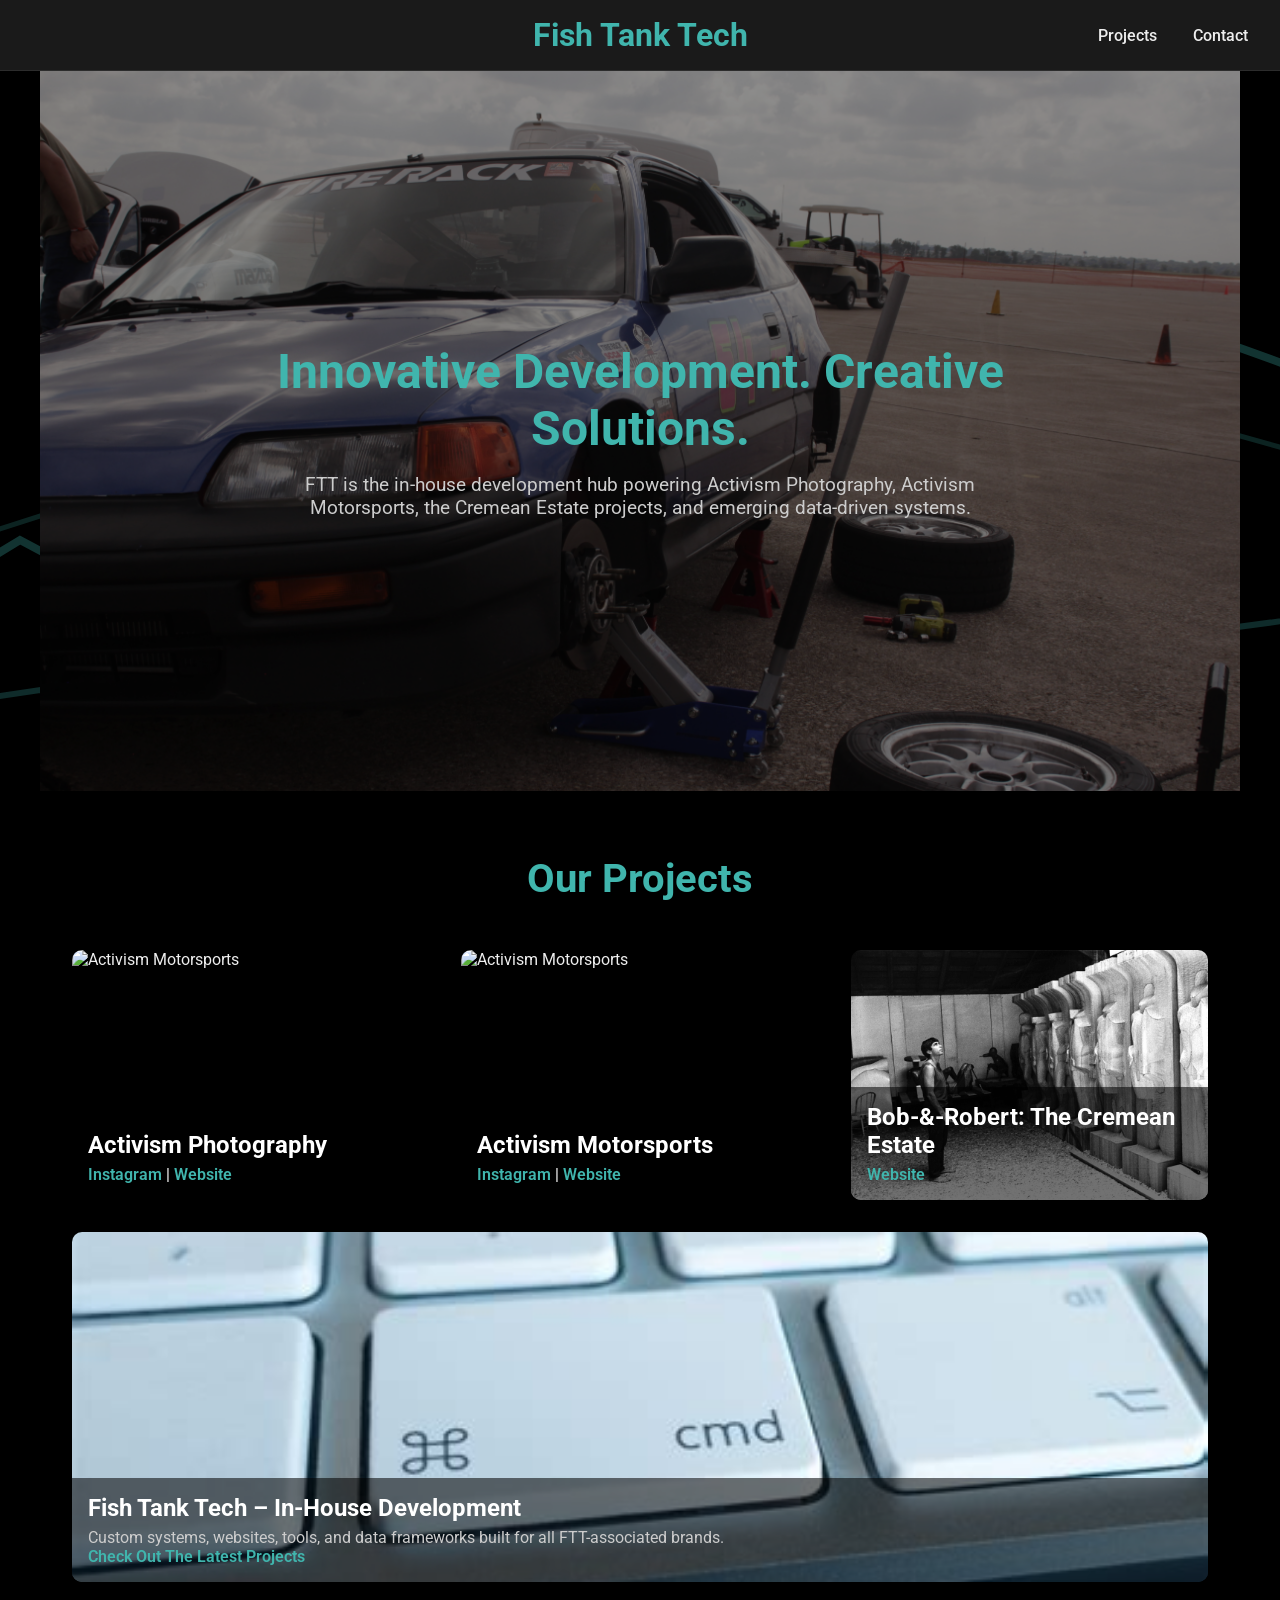
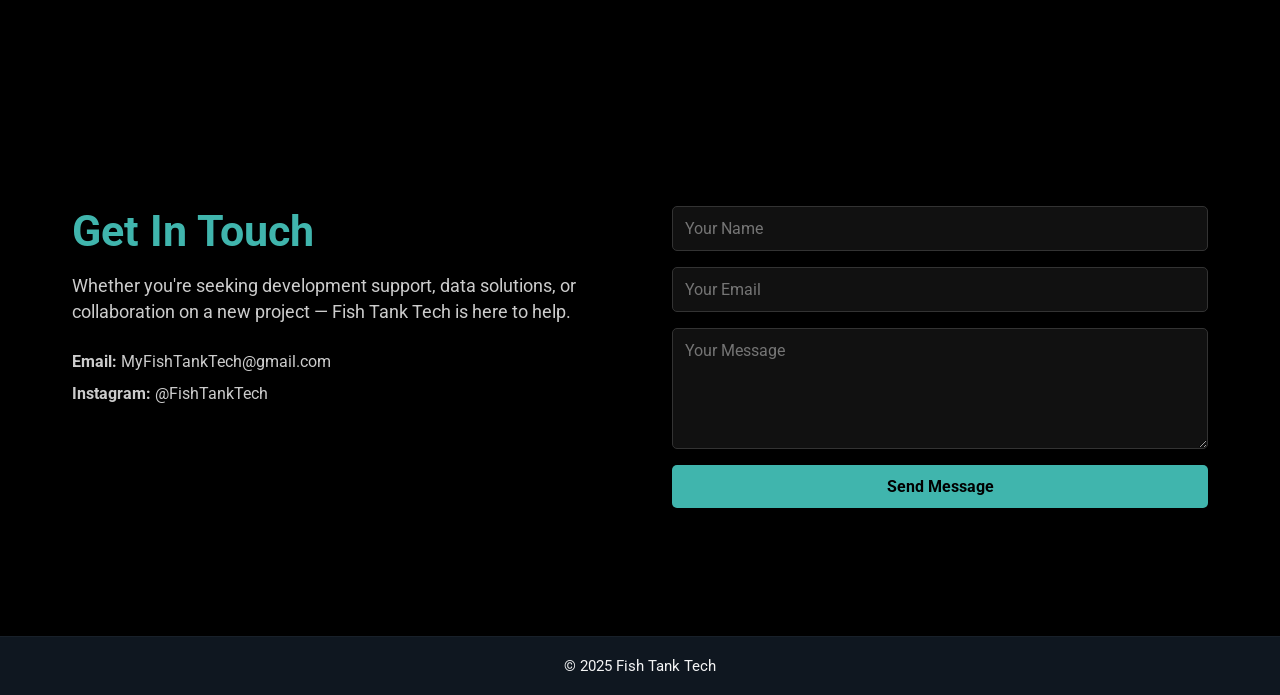
==== Index.html @ 405146ca "Heyy" ====
<!DOCTYPE html>
<html lang="en">
<head>
  <meta charset="UTF-8">
  <meta name="viewport" content="width=device-width, initial-scale=1.0">
  <title>Fish Tank Tech (FTT)</title>
  <link href="https://fonts.googleapis.com/css2?family=Roboto:wght@400;700&display=swap" rel="stylesheet">
  <link href="css/header.css" rel="stylesheet">
  <link href="css/footer.css" rel="stylesheet">
  <style>

    /* === DARK MODE OVERRIDE FOR FTT SITE === */

/* Base */
body {
  background: #000 !important;
  color: #eee !important;
}

/* Headers */
h1, h2, h3, h4 {
  color: #40B5AD	 !important;
}

/* Section text */
section p, section li {
  color: #ccc !important;
}

/* Project cards */
.project-card .overlay {
  background: rgba(0,0,0,0.55) !important;
}
.project-card .overlay:hover {
  background: rgba(0,0,0,0.8) !important;
}
.project-card .overlay h3 {
  color: #fff !important;
}
.project-card .overlay p {
  color: #ccc !important;
}

/* Links inside overlays */
.project-card .overlay a {
  color: #40B5AD	 !important;
}
.project-card .overlay a:hover {
  color: #40B5AD	 !important;
}

/* Contact section */
.contact-section {
  color: #fff !important;
}
.contact-details p {
  color: #ddd !important;
}
.contact-info p {
  color: #ccc !important;
}

.contact-form input,
.contact-form textarea {
  background: #111 !important;
  border: 1px solid #333 !important;
  color: #eee !important;
}

.contact-form button {
  background: #40B5AD	 !important;
  color: #000 !important;
}
.contact-form button:hover {
  background: #40B5AD	 !important;
}

.project-card .overlay a {
  color: #40B5AD	;         /* Main purple link color */
  text-decoration: none;
  font-weight: 600;
}

.project-card .overlay a:hover {
  color: #40B5AD	;         /* Purple hover */
  text-decoration: underline;
}

    body::before {
  content: "";
  position: fixed;
  top: 0;
  left: 0;
  width: 100%;
  height: 100%;
  background-image: url('Mats/vector-bg.svg');
  color: #40B5AD	;
  background-size: cover;
  background-position: center;
  background-repeat: no-repeat;
  opacity: 0.75;      /* Adjust for subtlety */
  z-index: -1;        /* Behind the entire site */
  pointer-events: none;
}

    /* CONTACT — FULL WIDTH, PREMIUM STYLE */
.contact-section {
  position: relative;
  padding: 6rem 2rem;
  background: url('Mats/25SOLONats-5840.JPG') center/cover no-repeat;
  color: #fff;
}

 /* Contact overlay stacking (keeps overlay behind contact content) */
 .contact-overlay {
  position: absolute;
  top: 0; left: 0; right: 0; bottom: 0;
  background: rgba(0,0,0,0.55);
  z-index: 1;
 }


.contact-container {
  position: relative;
  z-index: 2;
  max-width: 1200px;
  margin: auto;
  display: flex;
  gap: 4rem;
  flex-wrap: wrap;
}

.contact-info {
  flex: 1;
  min-width: 300px;
}

.contact-info h2 {
  font-size: 2.7rem;
  margin-bottom: 1rem;
  font-weight: 700;
}

.contact-info p {
  font-size: 1.1rem;
  margin-bottom: 1.5rem;
  line-height: 1.5;
}

.contact-details p {
  font-size: 1rem;
  margin-bottom: 0.5rem;
}

.contact-form {
  flex: 1;
  min-width: 300px;
  display: flex;
  flex-direction: column;
  gap: 1rem;
}

.contact-form input,
.contact-form textarea {
  padding: 0.9rem;
  border-radius: 5px;
  border: none;
  font-size: 1rem;
}

.contact-form button {
  padding: 0.9rem;
  font-size: 1.1rem;
  background: #ffa500;
  border: none;
  color: #111;
  font-weight: 700;
  border-radius: 5px;
  cursor: pointer;
  transition: 0.3s;
}

#contact {
  margin-top: 4rem;   /* Increase this number for more space */
  margin-bottom: 2rem; /* Add space between contact area and footer */
}
.contact-form button:hover {
  background: #ff8800;
}

/* MOBILE */
@media(max-width:768px){
  .contact-container {
    flex-direction: column;
  }
  .contact-info h2 {
    font-size: 2rem;
  }
}
    * { box-sizing: border-box; margin: 0; padding: 0; font-family: 'Roboto', sans-serif; }
    body { background: #000; color: #eee; }
    a { text-decoration: none; color: inherit; }


/* FOOTER: ensure it renders above any overlays */
/* footer styles moved to css/footer.css */
/* header styles moved to css/header.css */

    /* HERO */
    .hero {
      height: 80vh;
      background: url(Mats/25SOLONats-5864.JPG) center/cover no-repeat;
      position: relative;
      display: flex;
      justify-content: center;
      align-items: center;
      padding: 0 1rem;
      text-align: center;
      color: #fff;
    }
    .hero::after {
      content: "";
      position: absolute;
      top:0; left:0; right:0; bottom:0;
      background: rgba(0,0,0,0.45);
    }

    /* VECTOR OVERLAY */
    .vector-overlay {
      position: absolute;
      top: 0; left: 0; right: 0; bottom: 0;
      background-image: url('https://www.transparenttextures.com/patterns/asfalt-light.png');
      opacity: 0.25;
      z-index: 1;
    }

    .hero-content {
      position: relative;
      z-index: 2;
      max-width: 800px;
    }
    .hero h2 { font-size: 3rem; margin-bottom: 1rem; font-weight: 700; }
    .hero p { font-size: 1.2rem; max-width: 700px; margin: auto; }

    section {
      max-width: 1200px;
      margin: 0 auto;
      padding: 4rem 2rem;
    }
    .section-title {
      text-align: center;
      margin-bottom: 3rem;
      font-size: 2.5rem;
      font-weight: 700;
    }

    /* PROJECT GRID */
    .projects {
      display: grid;
      grid-template-columns: repeat(auto-fit, minmax(300px, 1fr));
      gap: 2rem;
    }
    .project-card {
      position: relative;
      overflow: hidden;
      cursor: pointer;
      border-radius: 10px;
      box-shadow: 0 5px 15px rgba(0,0,0,0.1);
      transition: transform 0.3s;
    }
    .project-card:hover { transform: scale(1.02); }
    .project-card img {
      width: 100%;
      height: 250px;
      object-fit: cover;
      display: block;
    }
    .project-card .overlay {
      position: absolute;
      bottom: 0;
      left: 0;
      right: 0;
      background: rgba(0,0,0,0.6);
      color: #fff;
      padding: 1rem;
    }
    .project-card:hover .overlay { background: rgba(0,0,0,0.8); }
    .project-card .overlay h3 { font-size: 1.5rem; margin-bottom: 0.4rem; }
    .project-card .overlay a { color: #40B5AD	; font-weight: 600; }
    .project-card .overlay a:hover { color: #40B5AD	; text-decoration: underline; }
    /* SPECIAL: CENTERED FTT CARD */
    .ftt-card {
      grid-column: 1 / -1;       /* full width */
      height: 350px;
    }
    .ftt-card img { height: 350px; }

    /* CONTACT */
    .contact-form {
      max-width: 600px;
      margin: auto;
      display: flex;
      flex-direction: column;
      gap: 1rem;
    }
    .contact-form input, .contact-form textarea {
      padding: 0.75rem;
      border: 1px solid #ccc;
      border-radius: 5px;
      font-size: 1rem;
    }
    .contact-form button {
      padding: 0.75rem;
      font-size: 1rem;
      border: none;
      background: #40B5AD	;
      color: #000;
      cursor: pointer;
      border-radius: 5px;
      transition: background 0.3s;
    }
    .contact-form button:hover { background: #40B5AD	; }

    @media(max-width:768px){
      .hero h2 { font-size: 2.2rem; }
      .hero p { font-size: 1rem; }
    }

  </style>
</head>

<body>

  <header>
    <h1>Fish Tank Tech</h1>
    <nav>
      <a href="#projects">Projects</a>
      <a href="#contact">Contact</a>
    </nav>
  </header>

  <section class="hero">
    <div class="vector-overlay"></div>
    <div class="hero-content">
      <h2>Innovative Development. Creative Solutions.</h2>
      <p>FTT is the in-house development hub powering Activism Photography, Activism Motorsports, the Cremean Estate projects, and emerging data-driven systems.</p>
    </div>
  </section>

  <section id="projects">
    <h2 class="section-title">Our Projects</h2>

    <div class="projects">

      <div class="project-card">
        <img src="mats/IMG_1797.JPG" alt="Activism Motorsports">
        <div class="overlay">
          <h3>Activism Photography</h3>
          <a href="#" target="_blank">Instagram</a> | 
          <a href="#">Website</a>
        </div>
      </div>

      <div class="project-card">
        <img src="mats/25SOLONats-5814.JPG" alt="Activism Motorsports">
        <div class="overlay">
          <h3>Activism Motorsports</h3>
          <a href="#" target="_blank">Instagram</a> | 
          <a href="#">Website</a>
        </div>
      </div>

      <div class="project-card">
        <img src="Mats/52664232462_8cbcf65c10_b.jpg" alt="BoB – Cremean Estate">
        <div class="overlay">
          <h3>Bob-&-Robert: The Cremean Estate</h3>
          <a href="#" target="_blank">Website</a>
        </div>
      </div>

      <!-- CENTERED — FULL WIDTH MAIN PROJECT -->
      <div class="project-card ftt-card">
        <img src="Mats/proxy-image.jpeg" alt="Fish Tank Tech">
        <div class="overlay">
          <h3>Fish Tank Tech – In-House Development</h3>
          <p>Custom systems, websites, tools, and data frameworks built for all FTT-associated brands.</p>
          <a href="fttprojects.html">Check Out The Latest Projects</a>
        </div>
      </div>

    </div>
  </section>
  <section id="contact" class="contact-section">
  <div class="contact-overlay"></div>
  
  <div class="contact-container">
    <div class="contact-info">
      <h2>Get In Touch</h2>
      <p>
        Whether you're seeking development support, data solutions, or 
        collaboration on a new project — Fish Tank Tech is here to help.
      </p>

      <div class="contact-details">
        <p><strong>Email:</strong> MyFishTankTech@gmail.com</p>
        <p><strong>Instagram:</strong> @FishTankTech</p>
      </div>
    </div>

    <form class="contact-form">
      <input type="text" name="name" placeholder="Your Name" required>
      <input type="email" name="email" placeholder="Your Email" required>
      <textarea name="message" rows="5" placeholder="Your Message" required></textarea>
      <button type="button" onclick="alert('Backend email handler not yet configured.')">Send Message</button>
    </form>
  </div>
</section>  <!-- closes #contact section properly -->

<footer>
  <div class="footer-container">
    <p class="footer-copy">&copy; 2025 Fish Tank Tech</p>
  </div>
</footer>

</body>
</html>
---- css/header.css ----
/* HEADER: slightly lighter grey than background */
header {
  display: flex;
  justify-content: center;
  align-items: center;
  padding: 1rem 2rem;
  background: #1a1a1a; /* slightly lighter than #000 background */
  position: sticky;
  top: 0;
  z-index: 1000;
  border-bottom: 1px solid rgba(255,255,255,0.08);
}

header h1 {
  font-size: 2rem;
  font-weight: 700;
  text-align: center;
  width: 100%;
}

nav { position: absolute; right: 2rem; }

nav a { 
  margin-left: 2rem; 
  font-weight: 500; 
  transition: color 0.3s; 
}

nav a:hover { color: #40B5AD	; }

@media(max-width:768px){
  nav { position: static; margin-top: 0.5rem; }
  nav a { margin-left: 1rem; }
}
---- css/footer.css ----
/* FOOTER: professional, taller layout */
footer {
  background: #0f1720; /* deep neutral */
  color: #fff;
  padding: 1.25rem 0; /* taller spacing */
  position: relative;
  z-index: 5;
  margin-top: 1.5rem; /* breathing room between contact box and footer */
  border-top: 1px solid rgba(255,255,255,0.04);
}

.footer-container {
  max-width: 1200px;
  margin: 0 auto;
  padding: 0 1.5rem;
  display: flex;
  justify-content: center;
  align-items: center;
}

.footer-copy { font-size: 0.95rem; opacity: 0.95; margin: 0; }

@media(max-width:600px){
  .footer-container { padding: 0 1rem; }
  .footer-copy { font-size: 0.9rem; }
}
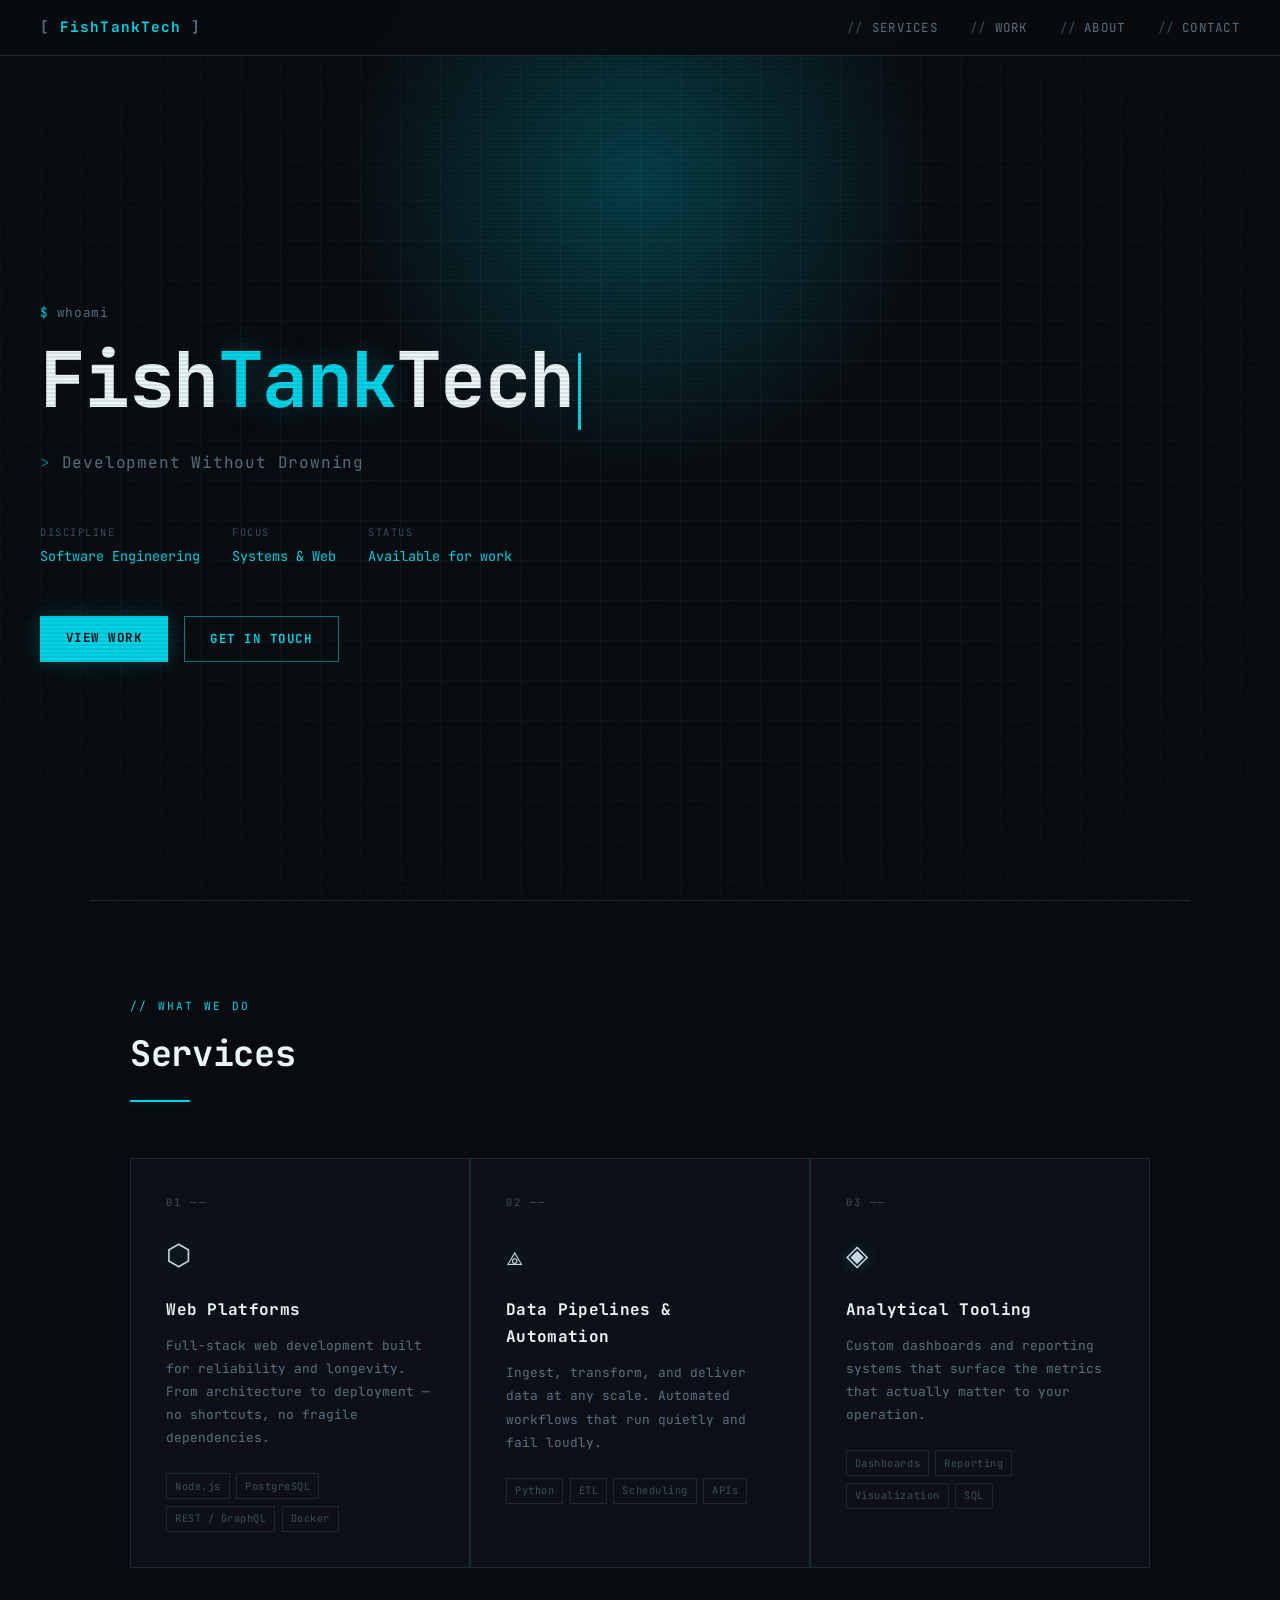
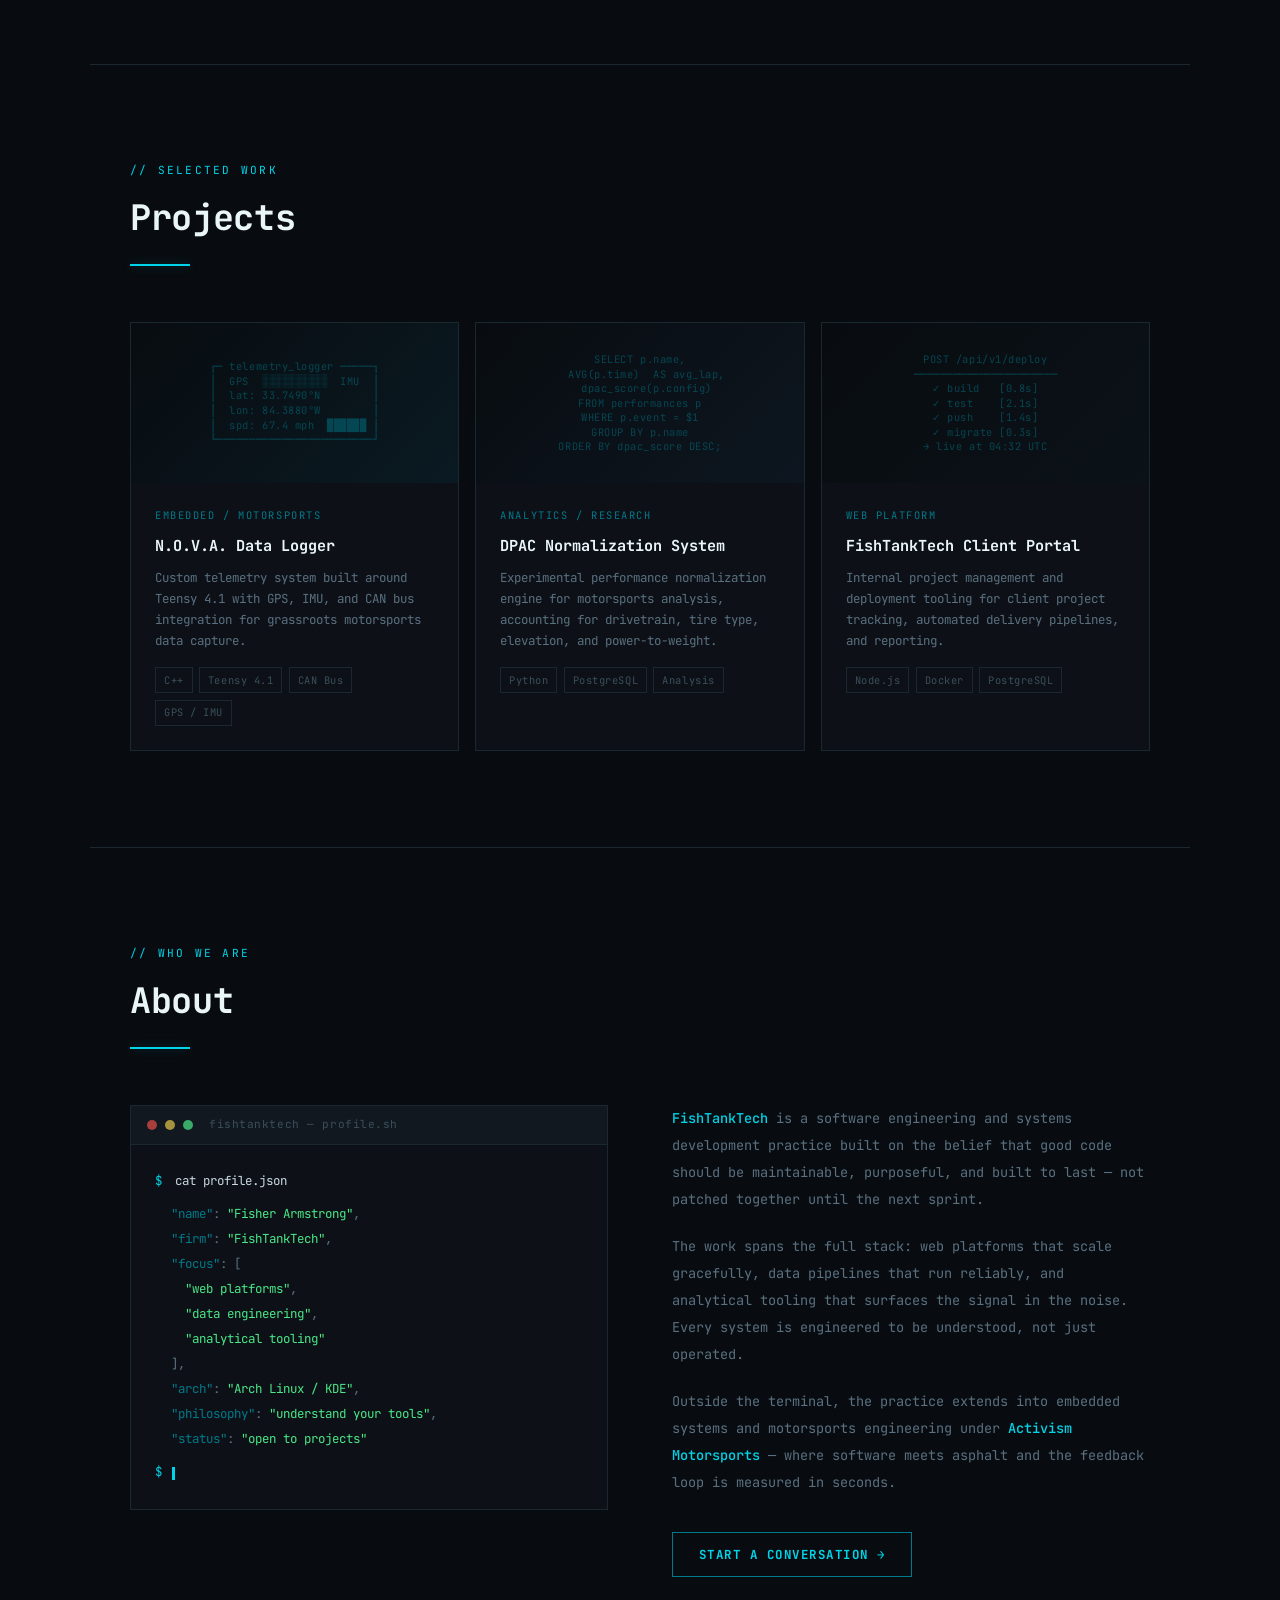
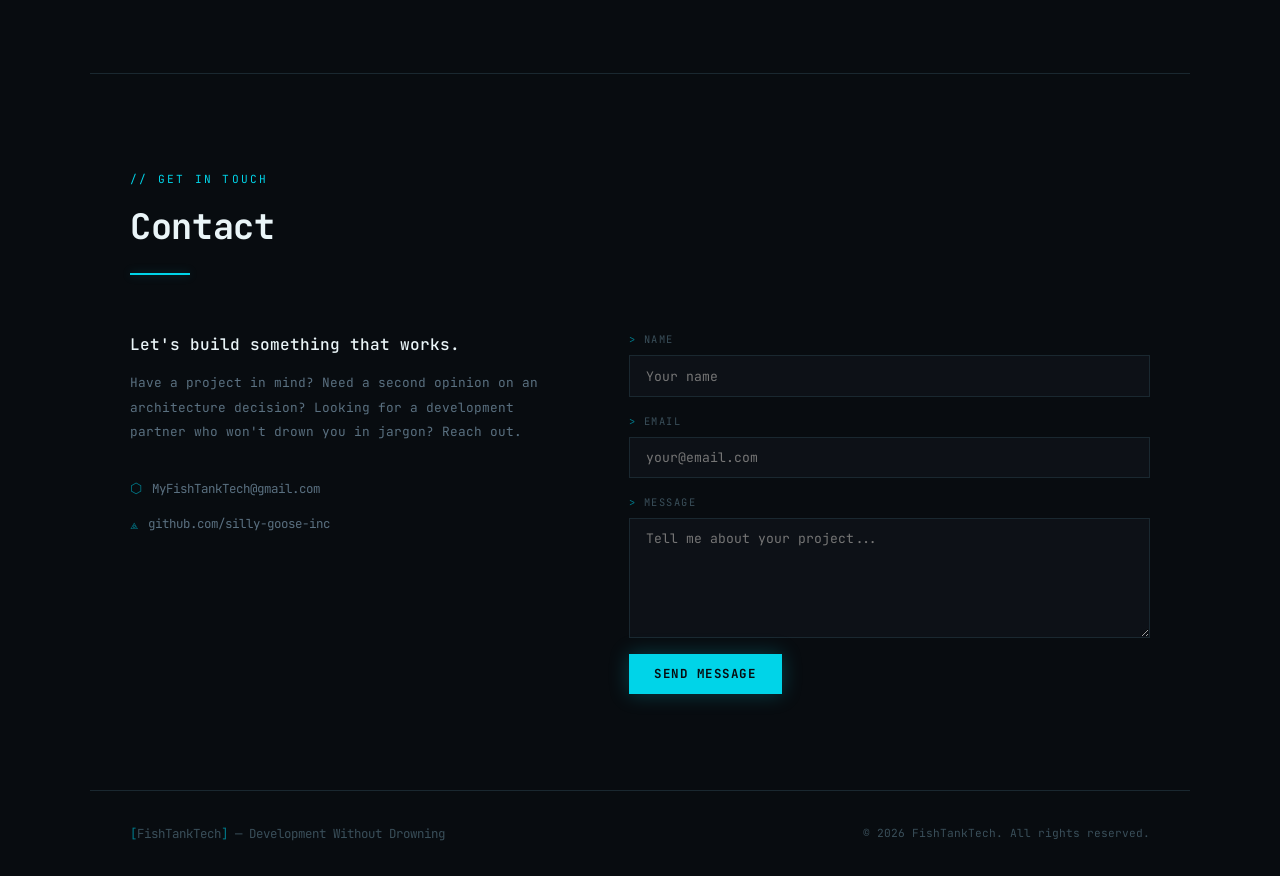
==== commit 7f794823: "Fr Making Index Better :)" ====
--- a/Index.html
+++ b/Index.html
@@ -1,426 +1,988 @@
 <!DOCTYPE html>
 <html lang="en">
 <head>
-  <meta charset="UTF-8">
-  <meta name="viewport" content="width=device-width, initial-scale=1.0">
-  <title>Fish Tank Tech (FTT)</title>
-  <link href="https://fonts.googleapis.com/css2?family=Roboto:wght@400;700&display=swap" rel="stylesheet">
-  <link href="css/header.css" rel="stylesheet">
-  <link href="css/footer.css" rel="stylesheet">
+  <meta charset="UTF-8" />
+  <meta name="viewport" content="width=device-width, initial-scale=1.0" />
+  <title>FishTankTech — Development Without Drowning</title>
+  <link rel="preconnect" href="https://fonts.googleapis.com" />
+  <link href="https://fonts.googleapis.com/css2?family=JetBrains+Mono:wght@300;400;500;700&family=Space+Mono:wght@400;700&display=swap" rel="stylesheet" />
   <style>
-
-    /* === DARK MODE OVERRIDE FOR FTT SITE === */
-
-/* Base */
-body {
-  background: #000 !important;
-  color: #eee !important;
-}
-
-/* Headers */
-h1, h2, h3, h4 {
-  color: #40B5AD	 !important;
-}
-
-/* Section text */
-section p, section li {
-  color: #ccc !important;
-}
-
-/* Project cards */
-.project-card .overlay {
-  background: rgba(0,0,0,0.55) !important;
-}
-.project-card .overlay:hover {
-  background: rgba(0,0,0,0.8) !important;
-}
-.project-card .overlay h3 {
-  color: #fff !important;
-}
-.project-card .overlay p {
-  color: #ccc !important;
-}
-
-/* Links inside overlays */
-.project-card .overlay a {
-  color: #40B5AD	 !important;
-}
-.project-card .overlay a:hover {
-  color: #40B5AD	 !important;
-}
-
-/* Contact section */
-.contact-section {
-  color: #fff !important;
-}
-.contact-details p {
-  color: #ddd !important;
-}
-.contact-info p {
-  color: #ccc !important;
-}
-
-.contact-form input,
-.contact-form textarea {
-  background: #111 !important;
-  border: 1px solid #333 !important;
-  color: #eee !important;
-}
-
-.contact-form button {
-  background: #40B5AD	 !important;
-  color: #000 !important;
-}
-.contact-form button:hover {
-  background: #40B5AD	 !important;
-}
-
-.project-card .overlay a {
-  color: #40B5AD	;         /* Main purple link color */
-  text-decoration: none;
-  font-weight: 600;
-}
-
-.project-card .overlay a:hover {
-  color: #40B5AD	;         /* Purple hover */
-  text-decoration: underline;
-}
-
+    :root {
+      --bg:        #080c10;
+      --bg2:       #0d1117;
+      --bg3:       #111820;
+      --cyan:      #00d4e8;
+      --cyan-dim:  #007a8a;
+      --cyan-glow: rgba(0, 212, 232, 0.12);
+      --cyan-glow-strong: rgba(0, 212, 232, 0.25);
+      --text:      #c8d8e0;
+      --text-dim:  #5a7080;
+      --text-muted:#3a4f5a;
+      --border:    #1a2830;
+      --border-active: #00d4e8;
+      --red:       #e8504a;
+      --green:     #4ae888;
+      --yellow:    #e8c84a;
+      --mono: 'JetBrains Mono', 'Space Mono', monospace;
+    }
+
+    *, *::before, *::after { box-sizing: border-box; margin: 0; padding: 0; }
+
+    html { scroll-behavior: smooth; }
+
+    body {
+      background: var(--bg);
+      color: var(--text);
+      font-family: var(--mono);
+      font-size: 14px;
+      line-height: 1.7;
+      overflow-x: hidden;
+    }
+
+    /* Scanline overlay */
     body::before {
-  content: "";
-  position: fixed;
-  top: 0;
-  left: 0;
-  width: 100%;
-  height: 100%;
-  background-image: url('Mats/vector-bg.svg');
-  color: #40B5AD	;
-  background-size: cover;
-  background-position: center;
-  background-repeat: no-repeat;
-  opacity: 0.75;      /* Adjust for subtlety */
-  z-index: -1;        /* Behind the entire site */
-  pointer-events: none;
-}
-
-    /* CONTACT — FULL WIDTH, PREMIUM STYLE */
-.contact-section {
-  position: relative;
-  padding: 6rem 2rem;
-  background: url('Mats/25SOLONats-5840.JPG') center/cover no-repeat;
-  color: #fff;
-}
-
- /* Contact overlay stacking (keeps overlay behind contact content) */
- .contact-overlay {
-  position: absolute;
-  top: 0; left: 0; right: 0; bottom: 0;
-  background: rgba(0,0,0,0.55);
-  z-index: 1;
- }
-
-
-.contact-container {
-  position: relative;
-  z-index: 2;
-  max-width: 1200px;
-  margin: auto;
-  display: flex;
-  gap: 4rem;
-  flex-wrap: wrap;
-}
-
-.contact-info {
-  flex: 1;
-  min-width: 300px;
-}
-
-.contact-info h2 {
-  font-size: 2.7rem;
-  margin-bottom: 1rem;
-  font-weight: 700;
-}
-
-.contact-info p {
-  font-size: 1.1rem;
-  margin-bottom: 1.5rem;
-  line-height: 1.5;
-}
-
-.contact-details p {
-  font-size: 1rem;
-  margin-bottom: 0.5rem;
-}
-
-.contact-form {
-  flex: 1;
-  min-width: 300px;
-  display: flex;
-  flex-direction: column;
-  gap: 1rem;
-}
-
-.contact-form input,
-.contact-form textarea {
-  padding: 0.9rem;
-  border-radius: 5px;
-  border: none;
-  font-size: 1rem;
-}
-
-.contact-form button {
-  padding: 0.9rem;
-  font-size: 1.1rem;
-  background: #ffa500;
-  border: none;
-  color: #111;
-  font-weight: 700;
-  border-radius: 5px;
-  cursor: pointer;
-  transition: 0.3s;
-}
-
-#contact {
-  margin-top: 4rem;   /* Increase this number for more space */
-  margin-bottom: 2rem; /* Add space between contact area and footer */
-}
-.contact-form button:hover {
-  background: #ff8800;
-}
-
-/* MOBILE */
-@media(max-width:768px){
-  .contact-container {
-    flex-direction: column;
-  }
-  .contact-info h2 {
-    font-size: 2rem;
-  }
-}
-    * { box-sizing: border-box; margin: 0; padding: 0; font-family: 'Roboto', sans-serif; }
-    body { background: #000; color: #eee; }
-    a { text-decoration: none; color: inherit; }
-
-
-/* FOOTER: ensure it renders above any overlays */
-/* footer styles moved to css/footer.css */
-/* header styles moved to css/header.css */
-
-    /* HERO */
-    .hero {
-      height: 80vh;
-      background: url(Mats/25SOLONats-5864.JPG) center/cover no-repeat;
+      content: '';
+      position: fixed;
+      inset: 0;
+      background: repeating-linear-gradient(
+        0deg,
+        transparent,
+        transparent 2px,
+        rgba(0,0,0,0.08) 2px,
+        rgba(0,0,0,0.08) 4px
+      );
+      pointer-events: none;
+      z-index: 9999;
+    }
+
+    /* Noise texture */
+    body::after {
+      content: '';
+      position: fixed;
+      inset: 0;
+      background-image: url("data:image/svg+xml,%3Csvg viewBox='0 0 256 256' xmlns='http://www.w3.org/2000/svg'%3E%3Cfilter id='n'%3E%3CfeTurbulence type='fractalNoise' baseFrequency='0.9' numOctaves='4' stitchTiles='stitch'/%3E%3C/filter%3E%3Crect width='100%25' height='100%25' filter='url(%23n)' opacity='0.04'/%3E%3C/svg%3E");
+      opacity: 0.4;
+      pointer-events: none;
+      z-index: 9998;
+    }
+
+    /* ─── NAV ─────────────────────────────────────── */
+    nav {
+      position: fixed;
+      top: 0; left: 0; right: 0;
+      z-index: 100;
+      display: flex;
+      align-items: center;
+      justify-content: space-between;
+      padding: 0 2.5rem;
+      height: 56px;
+      background: rgba(8,12,16,0.92);
+      backdrop-filter: blur(8px);
+      border-bottom: 1px solid var(--border);
+    }
+
+    .nav-brand {
+      display: flex;
+      align-items: center;
+      gap: 0.6rem;
+      text-decoration: none;
+      color: var(--cyan);
+      font-weight: 700;
+      font-size: 0.9rem;
+      letter-spacing: 0.08em;
+    }
+
+    .nav-brand .bracket { color: var(--text-dim); }
+
+    .nav-links {
+      display: flex;
+      gap: 2rem;
+      list-style: none;
+    }
+
+    .nav-links a {
+      color: var(--text-dim);
+      text-decoration: none;
+      font-size: 0.78rem;
+      letter-spacing: 0.1em;
+      text-transform: uppercase;
+      transition: color 0.2s;
       position: relative;
-      display: flex;
+    }
+
+    .nav-links a::before { content: '// '; color: var(--text-muted); }
+    .nav-links a:hover { color: var(--cyan); }
+
+    /* ─── HERO ────────────────────────────────────── */
+    #hero {
+      min-height: 100vh;
+      display: flex;
+      flex-direction: column;
       justify-content: center;
-      align-items: center;
-      padding: 0 1rem;
-      text-align: center;
-      color: #fff;
-    }
-    .hero::after {
-      content: "";
-      position: absolute;
-      top:0; left:0; right:0; bottom:0;
-      background: rgba(0,0,0,0.45);
-    }
-
-    /* VECTOR OVERLAY */
-    .vector-overlay {
-      position: absolute;
-      top: 0; left: 0; right: 0; bottom: 0;
-      background-image: url('https://www.transparenttextures.com/patterns/asfalt-light.png');
-      opacity: 0.25;
-      z-index: 1;
-    }
-
-    .hero-content {
-      position: relative;
-      z-index: 2;
-      max-width: 800px;
-    }
-    .hero h2 { font-size: 3rem; margin-bottom: 1rem; font-weight: 700; }
-    .hero p { font-size: 1.2rem; max-width: 700px; margin: auto; }
-
-    section {
-      max-width: 1200px;
-      margin: 0 auto;
-      padding: 4rem 2rem;
-    }
-    .section-title {
-      text-align: center;
-      margin-bottom: 3rem;
-      font-size: 2.5rem;
-      font-weight: 700;
-    }
-
-    /* PROJECT GRID */
-    .projects {
-      display: grid;
-      grid-template-columns: repeat(auto-fit, minmax(300px, 1fr));
-      gap: 2rem;
-    }
-    .project-card {
+      padding: 8rem 2.5rem 4rem;
       position: relative;
       overflow: hidden;
+    }
+
+    .hero-grid {
+      position: absolute;
+      inset: 0;
+      background-image:
+        linear-gradient(var(--border) 1px, transparent 1px),
+        linear-gradient(90deg, var(--border) 1px, transparent 1px);
+      background-size: 40px 40px;
+      mask-image: radial-gradient(ellipse 80% 80% at 50% 50%, black 30%, transparent 100%);
+      opacity: 0.4;
+    }
+
+    .hero-glow {
+      position: absolute;
+      top: 20%;
+      left: 50%;
+      transform: translate(-50%, -50%);
+      width: 600px;
+      height: 600px;
+      background: radial-gradient(circle, var(--cyan-glow-strong) 0%, transparent 70%);
+      pointer-events: none;
+    }
+
+    .hero-content { position: relative; max-width: 860px; }
+
+    .prompt-line {
+      color: var(--text-dim);
+      font-size: 0.8rem;
+      letter-spacing: 0.05em;
+      margin-bottom: 1rem;
+      opacity: 0;
+      animation: fadeUp 0.5s ease forwards 0.2s;
+    }
+
+    .prompt-line .dollar { color: var(--cyan); margin-right: 0.5rem; }
+
+    .hero-title {
+      font-size: clamp(2.4rem, 6vw, 5rem);
+      font-weight: 700;
+      line-height: 1.05;
+      letter-spacing: -0.02em;
+      color: #eaf5f8;
+      opacity: 0;
+      animation: fadeUp 0.6s ease forwards 0.4s;
+    }
+
+    .hero-title .accent { color: var(--cyan); text-shadow: 0 0 30px var(--cyan-glow-strong); }
+
+    .hero-tagline {
+      margin-top: 1.2rem;
+      font-size: 1rem;
+      color: var(--text-dim);
+      letter-spacing: 0.05em;
+      opacity: 0;
+      animation: fadeUp 0.6s ease forwards 0.6s;
+    }
+
+    .hero-tagline::before { content: '> '; color: var(--cyan-dim); }
+
+    .hero-meta {
+      margin-top: 3rem;
+      display: flex;
+      gap: 2rem;
+      flex-wrap: wrap;
+      opacity: 0;
+      animation: fadeUp 0.6s ease forwards 0.8s;
+    }
+
+    .meta-item {
+      display: flex;
+      flex-direction: column;
+      gap: 0.2rem;
+    }
+
+    .meta-label {
+      font-size: 0.65rem;
+      text-transform: uppercase;
+      letter-spacing: 0.15em;
+      color: var(--text-muted);
+    }
+
+    .meta-value {
+      font-size: 0.85rem;
+      color: var(--cyan);
+    }
+
+    .hero-cta {
+      margin-top: 3rem;
+      display: flex;
+      gap: 1rem;
+      flex-wrap: wrap;
+      opacity: 0;
+      animation: fadeUp 0.6s ease forwards 1s;
+    }
+
+    .btn {
+      display: inline-block;
+      padding: 0.7rem 1.6rem;
+      font-family: var(--mono);
+      font-size: 0.78rem;
+      font-weight: 700;
+      letter-spacing: 0.12em;
+      text-transform: uppercase;
+      text-decoration: none;
       cursor: pointer;
-      border-radius: 10px;
-      box-shadow: 0 5px 15px rgba(0,0,0,0.1);
-      transition: transform 0.3s;
-    }
-    .project-card:hover { transform: scale(1.02); }
-    .project-card img {
-      width: 100%;
-      height: 250px;
-      object-fit: cover;
-      display: block;
-    }
-    .project-card .overlay {
+      border: none;
+      transition: all 0.2s;
+    }
+
+    .btn-primary {
+      background: var(--cyan);
+      color: var(--bg);
+      box-shadow: 0 0 20px var(--cyan-glow-strong);
+    }
+
+    .btn-primary:hover {
+      background: #33dff0;
+      box-shadow: 0 0 40px rgba(0,212,232,0.5);
+      transform: translateY(-1px);
+    }
+
+    .btn-ghost {
+      background: transparent;
+      color: var(--cyan);
+      border: 1px solid var(--cyan-dim);
+    }
+
+    .btn-ghost:hover {
+      background: var(--cyan-glow);
+      border-color: var(--cyan);
+    }
+
+    /* Cursor blink */
+    .cursor {
+      display: inline-block;
+      width: 3px;
+      height: 1em;
+      background: var(--cyan);
+      vertical-align: text-bottom;
+      margin-left: 4px;
+      animation: blink 1s step-end infinite;
+    }
+
+    @keyframes blink { 0%,100%{opacity:1} 50%{opacity:0} }
+    @keyframes fadeUp {
+      from { opacity:0; transform: translateY(16px); }
+      to   { opacity:1; transform: translateY(0); }
+    }
+
+    /* ─── SECTION BASE ────────────────────────────── */
+    section {
+      padding: 6rem 2.5rem;
+      max-width: 1100px;
+      margin: 0 auto;
+    }
+
+    .section-header {
+      margin-bottom: 3.5rem;
+    }
+
+    .section-tag {
+      font-size: 0.7rem;
+      letter-spacing: 0.2em;
+      text-transform: uppercase;
+      color: var(--cyan);
+      margin-bottom: 0.5rem;
+    }
+
+    .section-tag::before { content: '// '; }
+
+    .section-title {
+      font-size: clamp(1.4rem, 3vw, 2.2rem);
+      font-weight: 700;
+      color: #eaf5f8;
+      letter-spacing: -0.01em;
+    }
+
+    .section-rule {
+      width: 60px;
+      height: 2px;
+      background: var(--cyan);
+      margin-top: 1rem;
+      box-shadow: 0 0 10px var(--cyan-glow-strong);
+    }
+
+    /* ─── SERVICES ────────────────────────────────── */
+    #services { border-top: 1px solid var(--border); }
+
+    .services-grid {
+      display: grid;
+      grid-template-columns: repeat(auto-fit, minmax(280px, 1fr));
+      gap: 1.5px;
+      background: var(--border);
+      border: 1px solid var(--border);
+    }
+
+    .service-card {
+      background: var(--bg2);
+      padding: 2.2rem;
+      position: relative;
+      overflow: hidden;
+      transition: background 0.3s;
+    }
+
+    .service-card::before {
+      content: '';
       position: absolute;
-      bottom: 0;
-      left: 0;
-      right: 0;
-      background: rgba(0,0,0,0.6);
-      color: #fff;
-      padding: 1rem;
-    }
-    .project-card:hover .overlay { background: rgba(0,0,0,0.8); }
-    .project-card .overlay h3 { font-size: 1.5rem; margin-bottom: 0.4rem; }
-    .project-card .overlay a { color: #40B5AD	; font-weight: 600; }
-    .project-card .overlay a:hover { color: #40B5AD	; text-decoration: underline; }
-    /* SPECIAL: CENTERED FTT CARD */
-    .ftt-card {
-      grid-column: 1 / -1;       /* full width */
-      height: 350px;
-    }
-    .ftt-card img { height: 350px; }
-
-    /* CONTACT */
-    .contact-form {
-      max-width: 600px;
-      margin: auto;
-      display: flex;
-      flex-direction: column;
+      top: 0; left: 0;
+      width: 100%; height: 2px;
+      background: var(--cyan);
+      transform: scaleX(0);
+      transform-origin: left;
+      transition: transform 0.35s ease;
+    }
+
+    .service-card:hover { background: var(--bg3); }
+    .service-card:hover::before { transform: scaleX(1); }
+
+    .service-num {
+      font-size: 0.65rem;
+      letter-spacing: 0.2em;
+      color: var(--text-muted);
+      margin-bottom: 1.2rem;
+    }
+
+    .service-icon {
+      font-size: 1.8rem;
+      margin-bottom: 1rem;
+      filter: drop-shadow(0 0 8px var(--cyan-glow-strong));
+    }
+
+    .service-name {
+      font-size: 1rem;
+      font-weight: 700;
+      color: #eaf5f8;
+      margin-bottom: 0.7rem;
+      letter-spacing: 0.02em;
+    }
+
+    .service-desc {
+      font-size: 0.8rem;
+      color: var(--text-dim);
+      line-height: 1.8;
+    }
+
+    .service-tags {
+      margin-top: 1.5rem;
+      display: flex;
+      flex-wrap: wrap;
+      gap: 0.4rem;
+    }
+
+    .tag {
+      font-size: 0.65rem;
+      padding: 0.2rem 0.5rem;
+      border: 1px solid var(--border);
+      color: var(--text-muted);
+      letter-spacing: 0.05em;
+    }
+
+    /* ─── PORTFOLIO ───────────────────────────────── */
+    #portfolio { border-top: 1px solid var(--border); }
+
+    .portfolio-grid {
+      display: grid;
+      grid-template-columns: repeat(auto-fit, minmax(320px, 1fr));
       gap: 1rem;
     }
-    .contact-form input, .contact-form textarea {
-      padding: 0.75rem;
-      border: 1px solid #ccc;
-      border-radius: 5px;
+
+    .portfolio-card {
+      background: var(--bg2);
+      border: 1px solid var(--border);
+      overflow: hidden;
+      position: relative;
+      transition: border-color 0.3s, transform 0.3s;
+    }
+
+    .portfolio-card:hover {
+      border-color: var(--cyan-dim);
+      transform: translateY(-3px);
+    }
+
+    .portfolio-card-top {
+      height: 160px;
+      background: var(--bg3);
+      position: relative;
+      overflow: hidden;
+      display: flex;
+      align-items: center;
+      justify-content: center;
+    }
+
+    /* Generative card backgrounds */
+    .portfolio-card:nth-child(1) .portfolio-card-top {
+      background: linear-gradient(135deg, #080c10 0%, #0a1a22 100%);
+    }
+    .portfolio-card:nth-child(2) .portfolio-card-top {
+      background: linear-gradient(135deg, #080c10 0%, #0d1620 100%);
+    }
+    .portfolio-card:nth-child(3) .portfolio-card-top {
+      background: linear-gradient(135deg, #080c10 0%, #0b1218 100%);
+    }
+
+    .card-art {
+      font-size: 0.65rem;
+      color: var(--cyan-dim);
+      opacity: 0.5;
+      letter-spacing: 0.05em;
+      line-height: 1.4;
+      font-family: var(--mono);
+      text-align: center;
+      white-space: pre;
+      transition: opacity 0.3s;
+      user-select: none;
+    }
+
+    .portfolio-card:hover .card-art { opacity: 1; color: var(--cyan); }
+
+    .portfolio-card-body { padding: 1.5rem; }
+
+    .portfolio-type {
+      font-size: 0.65rem;
+      letter-spacing: 0.15em;
+      text-transform: uppercase;
+      color: var(--cyan-dim);
+      margin-bottom: 0.5rem;
+    }
+
+    .portfolio-name {
+      font-size: 0.95rem;
+      font-weight: 700;
+      color: #eaf5f8;
+      margin-bottom: 0.5rem;
+    }
+
+    .portfolio-desc {
+      font-size: 0.78rem;
+      color: var(--text-dim);
+      line-height: 1.7;
+    }
+
+    .portfolio-stack {
+      margin-top: 1rem;
+      display: flex;
+      gap: 0.4rem;
+      flex-wrap: wrap;
+    }
+
+    /* ─── ABOUT ───────────────────────────────────── */
+    #about { border-top: 1px solid var(--border); }
+
+    .about-layout {
+      display: grid;
+      grid-template-columns: 1fr 1fr;
+      gap: 4rem;
+      align-items: start;
+    }
+
+    @media (max-width: 700px) { .about-layout { grid-template-columns: 1fr; } }
+
+    .about-terminal {
+      background: var(--bg2);
+      border: 1px solid var(--border);
+      overflow: hidden;
+    }
+
+    .terminal-bar {
+      background: var(--bg3);
+      border-bottom: 1px solid var(--border);
+      padding: 0.6rem 1rem;
+      display: flex;
+      align-items: center;
+      gap: 0.5rem;
+    }
+
+    .dot { width: 10px; height: 10px; border-radius: 50%; }
+    .dot-r { background: var(--red); opacity: 0.7; }
+    .dot-y { background: var(--yellow); opacity: 0.7; }
+    .dot-g { background: var(--green); opacity: 0.7; }
+
+    .terminal-title {
+      margin-left: 0.5rem;
+      font-size: 0.7rem;
+      color: var(--text-muted);
+      letter-spacing: 0.05em;
+    }
+
+    .terminal-body {
+      padding: 1.5rem;
+      font-size: 0.78rem;
+      line-height: 2;
+    }
+
+    .t-line { display: block; }
+    .t-prompt { color: var(--cyan); margin-right: 0.4rem; }
+    .t-cmd { color: var(--text); }
+    .t-out { color: var(--text-dim); padding-left: 1rem; }
+    .t-key { color: var(--cyan-dim); }
+    .t-val { color: var(--green); }
+    .t-blank { display: block; height: 0.5rem; }
+
+    .about-text p {
+      font-size: 0.85rem;
+      color: var(--text-dim);
+      line-height: 2;
+      margin-bottom: 1.2rem;
+    }
+
+    .about-text p strong { color: var(--cyan); font-weight: 500; }
+
+    /* ─── CONTACT ─────────────────────────────────── */
+    #contact {
+      border-top: 1px solid var(--border);
+      border-bottom: 1px solid var(--border);
+    }
+
+    .contact-wrap {
+      display: grid;
+      grid-template-columns: 1fr 1.2fr;
+      gap: 4rem;
+      align-items: start;
+    }
+
+    @media (max-width: 700px) { .contact-wrap { grid-template-columns: 1fr; } }
+
+    .contact-info h3 {
       font-size: 1rem;
-    }
-    .contact-form button {
-      padding: 0.75rem;
-      font-size: 1rem;
-      border: none;
-      background: #40B5AD	;
-      color: #000;
-      cursor: pointer;
-      border-radius: 5px;
-      transition: background 0.3s;
-    }
-    .contact-form button:hover { background: #40B5AD	; }
-
-    @media(max-width:768px){
-      .hero h2 { font-size: 2.2rem; }
-      .hero p { font-size: 1rem; }
-    }
-
+      color: #eaf5f8;
+      margin-bottom: 0.8rem;
+      font-weight: 500;
+    }
+
+    .contact-info p {
+      font-size: 0.8rem;
+      color: var(--text-dim);
+      line-height: 1.9;
+      margin-bottom: 2rem;
+    }
+
+    .contact-links { display: flex; flex-direction: column; gap: 0.7rem; }
+
+    .contact-link {
+      font-size: 0.78rem;
+      color: var(--text-dim);
+      text-decoration: none;
+      display: flex;
+      align-items: center;
+      gap: 0.6rem;
+      transition: color 0.2s;
+    }
+
+    .contact-link:hover { color: var(--cyan); }
+    .contact-link .icon { color: var(--cyan-dim); font-size: 0.9rem; }
+
+    .contact-form { display: flex; flex-direction: column; gap: 1rem; }
+
+    .form-group { display: flex; flex-direction: column; gap: 0.4rem; }
+
+    .form-label {
+      font-size: 0.65rem;
+      letter-spacing: 0.15em;
+      text-transform: uppercase;
+      color: var(--text-muted);
+    }
+
+    .form-label::before { content: '> '; color: var(--cyan-dim); }
+
+    .form-input, .form-textarea {
+      background: var(--bg2);
+      border: 1px solid var(--border);
+      color: var(--text);
+      font-family: var(--mono);
+      font-size: 0.82rem;
+      padding: 0.7rem 1rem;
+      outline: none;
+      transition: border-color 0.2s, box-shadow 0.2s;
+      resize: vertical;
+    }
+
+    .form-input:focus, .form-textarea:focus {
+      border-color: var(--cyan-dim);
+      box-shadow: 0 0 0 1px var(--cyan-dim), inset 0 0 20px rgba(0,212,232,0.04);
+    }
+
+    .form-textarea { min-height: 120px; }
+
+    /* ─── FOOTER ──────────────────────────────────── */
+    footer {
+      padding: 2rem 2.5rem;
+      display: flex;
+      align-items: center;
+      justify-content: space-between;
+      flex-wrap: wrap;
+      gap: 1rem;
+      max-width: 1100px;
+      margin: 0 auto;
+    }
+
+    .footer-brand {
+      font-size: 0.78rem;
+      color: var(--text-muted);
+    }
+
+    .footer-brand span { color: var(--cyan-dim); }
+
+    .footer-note {
+      font-size: 0.7rem;
+      color: var(--text-muted);
+    }
+
+    /* ─── SCROLLBAR ───────────────────────────────── */
+    ::-webkit-scrollbar { width: 4px; }
+    ::-webkit-scrollbar-track { background: var(--bg); }
+    ::-webkit-scrollbar-thumb { background: var(--cyan-dim); }
   </style>
 </head>
-
 <body>
 
-  <header>
-    <h1>Fish Tank Tech</h1>
-    <nav>
-      <a href="#projects">Projects</a>
-      <a href="#contact">Contact</a>
-    </nav>
-  </header>
-
-  <section class="hero">
-    <div class="vector-overlay"></div>
+  <!-- NAV -->
+  <nav>
+    <a href="#hero" class="nav-brand">
+      <span class="bracket">[</span>FishTankTech<span class="bracket">]</span>
+    </a>
+    <ul class="nav-links">
+      <li><a href="#services">Services</a></li>
+      <li><a href="#portfolio">Work</a></li>
+      <li><a href="#about">About</a></li>
+      <li><a href="#contact">Contact</a></li>
+    </ul>
+  </nav>
+
+  <!-- HERO -->
+  <div id="hero">
+    <div class="hero-grid"></div>
+    <div class="hero-glow"></div>
     <div class="hero-content">
-      <h2>Innovative Development. Creative Solutions.</h2>
-      <p>FTT is the in-house development hub powering Activism Photography, Activism Motorsports, the Cremean Estate projects, and emerging data-driven systems.</p>
+      <p class="prompt-line"><span class="dollar">$</span>whoami</p>
+      <h1 class="hero-title">
+        Fish<span class="accent">Tank</span>Tech<span class="cursor"></span>
+      </h1>
+      <p class="hero-tagline">Development Without Drowning</p>
+      <div class="hero-meta">
+        <div class="meta-item">
+          <span class="meta-label">Discipline</span>
+          <span class="meta-value">Software Engineering</span>
+        </div>
+        <div class="meta-item">
+          <span class="meta-label">Focus</span>
+          <span class="meta-value">Systems &amp; Web</span>
+        </div>
+        <div class="meta-item">
+          <span class="meta-label">Status</span>
+          <span class="meta-value" id="status-text">Available for work</span>
+        </div>
+      </div>
+      <div class="hero-cta">
+        <a href="#portfolio" class="btn btn-primary">View Work</a>
+        <a href="#contact" class="btn btn-ghost">Get in Touch</a>
+      </div>
+    </div>
+  </div>
+
+  <!-- SERVICES -->
+  <section id="services">
+    <div class="section-header">
+      <p class="section-tag">What we do</p>
+      <h2 class="section-title">Services</h2>
+      <div class="section-rule"></div>
+    </div>
+    <div class="services-grid">
+
+      <div class="service-card">
+        <div class="service-num">01 ——</div>
+        <div class="service-icon">⬡</div>
+        <h3 class="service-name">Web Platforms</h3>
+        <p class="service-desc">
+          Full-stack web development built for reliability and longevity.
+          From architecture to deployment — no shortcuts, no fragile dependencies.
+        </p>
+        <div class="service-tags">
+          <span class="tag">Node.js</span>
+          <span class="tag">PostgreSQL</span>
+          <span class="tag">REST / GraphQL</span>
+          <span class="tag">Docker</span>
+        </div>
+      </div>
+
+      <div class="service-card">
+        <div class="service-num">02 ——</div>
+        <div class="service-icon">⟁</div>
+        <h3 class="service-name">Data Pipelines &amp; Automation</h3>
+        <p class="service-desc">
+          Ingest, transform, and deliver data at any scale.
+          Automated workflows that run quietly and fail loudly.
+        </p>
+        <div class="service-tags">
+          <span class="tag">Python</span>
+          <span class="tag">ETL</span>
+          <span class="tag">Scheduling</span>
+          <span class="tag">APIs</span>
+        </div>
+      </div>
+
+      <div class="service-card">
+        <div class="service-num">03 ——</div>
+        <div class="service-icon">◈</div>
+        <h3 class="service-name">Analytical Tooling</h3>
+        <p class="service-desc">
+          Custom dashboards and reporting systems that surface
+          the metrics that actually matter to your operation.
+        </p>
+        <div class="service-tags">
+          <span class="tag">Dashboards</span>
+          <span class="tag">Reporting</span>
+          <span class="tag">Visualization</span>
+          <span class="tag">SQL</span>
+        </div>
+      </div>
+
     </div>
   </section>
 
-  <section id="projects">
-    <h2 class="section-title">Our Projects</h2>
-
-    <div class="projects">
-
-      <div class="project-card">
-        <img src="mats/IMG_1797.JPG" alt="Activism Motorsports">
-        <div class="overlay">
-          <h3>Activism Photography</h3>
-          <a href="#" target="_blank">Instagram</a> | 
-          <a href="#">Website</a>
-        </div>
-      </div>
-
-      <div class="project-card">
-        <img src="mats/25SOLONats-5814.JPG" alt="Activism Motorsports">
-        <div class="overlay">
-          <h3>Activism Motorsports</h3>
-          <a href="#" target="_blank">Instagram</a> | 
-          <a href="#">Website</a>
-        </div>
-      </div>
-
-      <div class="project-card">
-        <img src="Mats/52664232462_8cbcf65c10_b.jpg" alt="BoB – Cremean Estate">
-        <div class="overlay">
-          <h3>Bob-&-Robert: The Cremean Estate</h3>
-          <a href="#" target="_blank">Website</a>
-        </div>
-      </div>
-
-      <!-- CENTERED — FULL WIDTH MAIN PROJECT -->
-      <div class="project-card ftt-card">
-        <img src="Mats/proxy-image.jpeg" alt="Fish Tank Tech">
-        <div class="overlay">
-          <h3>Fish Tank Tech – In-House Development</h3>
-          <p>Custom systems, websites, tools, and data frameworks built for all FTT-associated brands.</p>
-          <a href="fttprojects.html">Check Out The Latest Projects</a>
+  <!-- PORTFOLIO -->
+  <section id="portfolio">
+    <div class="section-header">
+      <p class="section-tag">Selected work</p>
+      <h2 class="section-title">Projects</h2>
+      <div class="section-rule"></div>
+    </div>
+    <div class="portfolio-grid">
+
+      <div class="portfolio-card">
+        <div class="portfolio-card-top">
+          <pre class="card-art">┌─ telemetry_logger ─────┐
+│  GPS  ░░░░░░░░░░  IMU  │
+│  lat: 33.7490°N        │
+│  lon: 84.3880°W        │
+│  spd: 67.4 mph  ██████ │
+└────────────────────────┘</pre>
+        </div>
+        <div class="portfolio-card-body">
+          <p class="portfolio-type">Embedded / Motorsports</p>
+          <h3 class="portfolio-name">N.O.V.A. Data Logger</h3>
+          <p class="portfolio-desc">Custom telemetry system built around Teensy 4.1 with GPS, IMU, and CAN bus integration for grassroots motorsports data capture.</p>
+          <div class="portfolio-stack">
+            <span class="tag">C++</span>
+            <span class="tag">Teensy 4.1</span>
+            <span class="tag">CAN Bus</span>
+            <span class="tag">GPS / IMU</span>
+          </div>
+        </div>
+      </div>
+
+      <div class="portfolio-card">
+        <div class="portfolio-card-top">
+          <pre class="card-art">SELECT p.name,
+  AVG(p.time)  AS avg_lap,
+  dpac_score(p.config)
+FROM performances p
+WHERE p.event = $1
+GROUP BY p.name
+ORDER BY dpac_score DESC;</pre>
+        </div>
+        <div class="portfolio-card-body">
+          <p class="portfolio-type">Analytics / Research</p>
+          <h3 class="portfolio-name">DPAC Normalization System</h3>
+          <p class="portfolio-desc">Experimental performance normalization engine for motorsports analysis, accounting for drivetrain, tire type, elevation, and power-to-weight.</p>
+          <div class="portfolio-stack">
+            <span class="tag">Python</span>
+            <span class="tag">PostgreSQL</span>
+            <span class="tag">Analysis</span>
+          </div>
+        </div>
+      </div>
+
+      <div class="portfolio-card">
+        <div class="portfolio-card-top">
+          <pre class="card-art">POST /api/v1/deploy
+──────────────────────
+✓ build   [0.8s]
+✓ test    [2.1s]
+✓ push    [1.4s]
+✓ migrate [0.3s]
+→ live at 04:32 UTC</pre>
+        </div>
+        <div class="portfolio-card-body">
+          <p class="portfolio-type">Web Platform</p>
+          <h3 class="portfolio-name">FishTankTech Client Portal</h3>
+          <p class="portfolio-desc">Internal project management and deployment tooling for client project tracking, automated delivery pipelines, and reporting.</p>
+          <div class="portfolio-stack">
+            <span class="tag">Node.js</span>
+            <span class="tag">Docker</span>
+            <span class="tag">PostgreSQL</span>
+          </div>
         </div>
       </div>
 
     </div>
   </section>
-  <section id="contact" class="contact-section">
-  <div class="contact-overlay"></div>
-  
-  <div class="contact-container">
-    <div class="contact-info">
-      <h2>Get In Touch</h2>
-      <p>
-        Whether you're seeking development support, data solutions, or 
-        collaboration on a new project — Fish Tank Tech is here to help.
-      </p>
-
-      <div class="contact-details">
-        <p><strong>Email:</strong> MyFishTankTech@gmail.com</p>
-        <p><strong>Instagram:</strong> @FishTankTech</p>
-      </div>
+
+  <!-- ABOUT -->
+  <section id="about">
+    <div class="section-header">
+      <p class="section-tag">Who we are</p>
+      <h2 class="section-title">About</h2>
+      <div class="section-rule"></div>
     </div>
-
-    <form class="contact-form">
-      <input type="text" name="name" placeholder="Your Name" required>
-      <input type="email" name="email" placeholder="Your Email" required>
-      <textarea name="message" rows="5" placeholder="Your Message" required></textarea>
-      <button type="button" onclick="alert('Backend email handler not yet configured.')">Send Message</button>
-    </form>
-  </div>
-</section>  <!-- closes #contact section properly -->
-
-<footer>
-  <div class="footer-container">
-    <p class="footer-copy">&copy; 2025 Fish Tank Tech</p>
-  </div>
-</footer>
-
+    <div class="about-layout">
+
+      <div class="about-terminal">
+        <div class="terminal-bar">
+          <span class="dot dot-r"></span>
+          <span class="dot dot-y"></span>
+          <span class="dot dot-g"></span>
+          <span class="terminal-title">fishtanktech — profile.sh</span>
+        </div>
+        <div class="terminal-body">
+          <span class="t-line"><span class="t-prompt">$</span><span class="t-cmd"> cat profile.json</span></span>
+          <span class="t-blank"></span>
+          <span class="t-line t-out"><span class="t-key">"name"</span>: <span class="t-val">"Fisher Armstrong"</span>,</span>
+          <span class="t-line t-out"><span class="t-key">"firm"</span>: <span class="t-val">"FishTankTech"</span>,</span>
+          <span class="t-line t-out"><span class="t-key">"focus"</span>: [</span>
+          <span class="t-line t-out">&nbsp;&nbsp;<span class="t-val">"web platforms"</span>,</span>
+          <span class="t-line t-out">&nbsp;&nbsp;<span class="t-val">"data engineering"</span>,</span>
+          <span class="t-line t-out">&nbsp;&nbsp;<span class="t-val">"analytical tooling"</span></span>
+          <span class="t-line t-out">],</span>
+          <span class="t-line t-out"><span class="t-key">"arch"</span>: <span class="t-val">"Arch Linux / KDE"</span>,</span>
+          <span class="t-line t-out"><span class="t-key">"philosophy"</span>: <span class="t-val">"understand your tools"</span>,</span>
+          <span class="t-line t-out"><span class="t-key">"status"</span>: <span class="t-val">"open to projects"</span></span>
+          <span class="t-blank"></span>
+          <span class="t-line"><span class="t-prompt">$</span><span class="cursor"></span></span>
+        </div>
+      </div>
+
+      <div class="about-text">
+        <p>
+          <strong>FishTankTech</strong> is a software engineering and systems development
+          practice built on the belief that good code should be maintainable,
+          purposeful, and built to last — not patched together until the next sprint.
+        </p>
+        <p>
+          The work spans the full stack: web platforms that scale gracefully,
+          data pipelines that run reliably, and analytical tooling that surfaces
+          the signal in the noise. Every system is engineered to be understood,
+          not just operated.
+        </p>
+        <p>
+          Outside the terminal, the practice extends into embedded systems and
+          motorsports engineering under <strong>Activism Motorsports</strong> —
+          where software meets asphalt and the feedback loop is measured in seconds.
+        </p>
+        <a href="#contact" class="btn btn-ghost" style="margin-top: 1rem; display: inline-block;">Start a conversation →</a>
+      </div>
+
+    </div>
+  </section>
+
+  <!-- CONTACT -->
+  <section id="contact">
+    <div class="section-header">
+      <p class="section-tag">Get in touch</p>
+      <h2 class="section-title">Contact</h2>
+      <div class="section-rule"></div>
+    </div>
+    <div class="contact-wrap">
+
+      <div class="contact-info">
+        <h3>Let's build something that works.</h3>
+        <p>
+          Have a project in mind? Need a second opinion on an architecture decision?
+          Looking for a development partner who won't drown you in jargon?
+          Reach out.
+        </p>
+        <div class="contact-links">
+          <a href="mailto:MyFishTankTech@gmail.com" class="contact-link">
+            <span class="icon">⬡</span>MyFishTankTech@gmail.com
+          </a>
+          <a href="https:/github.com/silly-goose-inc" class="contact-link" target="_blank">
+            <span class="icon">⟁</span>github.com/silly-goose-inc
+          </a>
+        </div>
+      </div>
+
+      <div class="contact-form" id="contact-form">
+        <div class="form-group">
+          <label class="form-label" for="name">Name</label>
+          <input class="form-input" type="text" id="name" placeholder="Your name" autocomplete="off" />
+        </div>
+        <div class="form-group">
+          <label class="form-label" for="email">Email</label>
+          <input class="form-input" type="email" id="email" placeholder="your@email.com" autocomplete="off" />
+        </div>
+        <div class="form-group">
+          <label class="form-label" for="message">Message</label>
+          <textarea class="form-textarea" id="message" placeholder="Tell me about your project..."></textarea>
+        </div>
+        <button class="btn btn-primary" onclick="handleSubmit()" style="width: fit-content;">Send Message</button>
+        <p id="form-feedback" style="font-size:0.78rem; color: var(--green); display:none; margin-top: 0.5rem;">
+          ✓ Message queued. We'll be in touch.
+        </p>
+      </div>
+
+    </div>
+  </section>
+
+  <!-- FOOTER -->
+  <footer>
+    <p class="footer-brand"><span>[</span>FishTankTech<span>]</span> — Development Without Drowning</p>
+    <p class="footer-note">© 2026 FishTankTech. All rights reserved.</p>
+  </footer>
+
+  <script>
+    // Status cycling
+    const statuses = ['Available for work', 'Open to projects', 'Taking on clients'];
+    let si = 0;
+    setInterval(() => {
+      si = (si + 1) % statuses.length;
+      const el = document.getElementById('status-text');
+      el.style.opacity = '0';
+      setTimeout(() => { el.textContent = statuses[si]; el.style.opacity = '1'; }, 300);
+    }, 3000);
+
+    document.getElementById('status-text').style.transition = 'opacity 0.3s';
+
+    // Form handler
+    function handleSubmit() {
+      const name = document.getElementById('name').value.trim();
+      const email = document.getElementById('email').value.trim();
+      const msg = document.getElementById('message').value.trim();
+      const fb = document.getElementById('form-feedback');
+      if (!name || !email || !msg) {
+        fb.textContent = '✗ Please fill out all fields.';
+        fb.style.color = 'var(--red)';
+        fb.style.display = 'block';
+        return;
+      }
+      fb.textContent = '✓ Message queued. We\'ll be in touch.';
+      fb.style.color = 'var(--green)';
+      fb.style.display = 'block';
+      document.getElementById('name').value = '';
+      document.getElementById('email').value = '';
+      document.getElementById('message').value = '';
+    }
+
+    // Intersection observer fade-in for sections
+    const observer = new IntersectionObserver((entries) => {
+      entries.forEach(e => {
+        if (e.isIntersecting) {
+          e.target.style.opacity = '1';
+          e.target.style.transform = 'translateY(0)';
+        }
+      });
+    }, { threshold: 0.1 });
+
+    document.querySelectorAll('.service-card, .portfolio-card').forEach(el => {
+      el.style.opacity = '0';
+      el.style.transform = 'translateY(20px)';
+      el.style.transition = 'opacity 0.5s ease, transform 0.5s ease';
+      observer.observe(el);
+    });
+  </script>
 </body>
 </html>
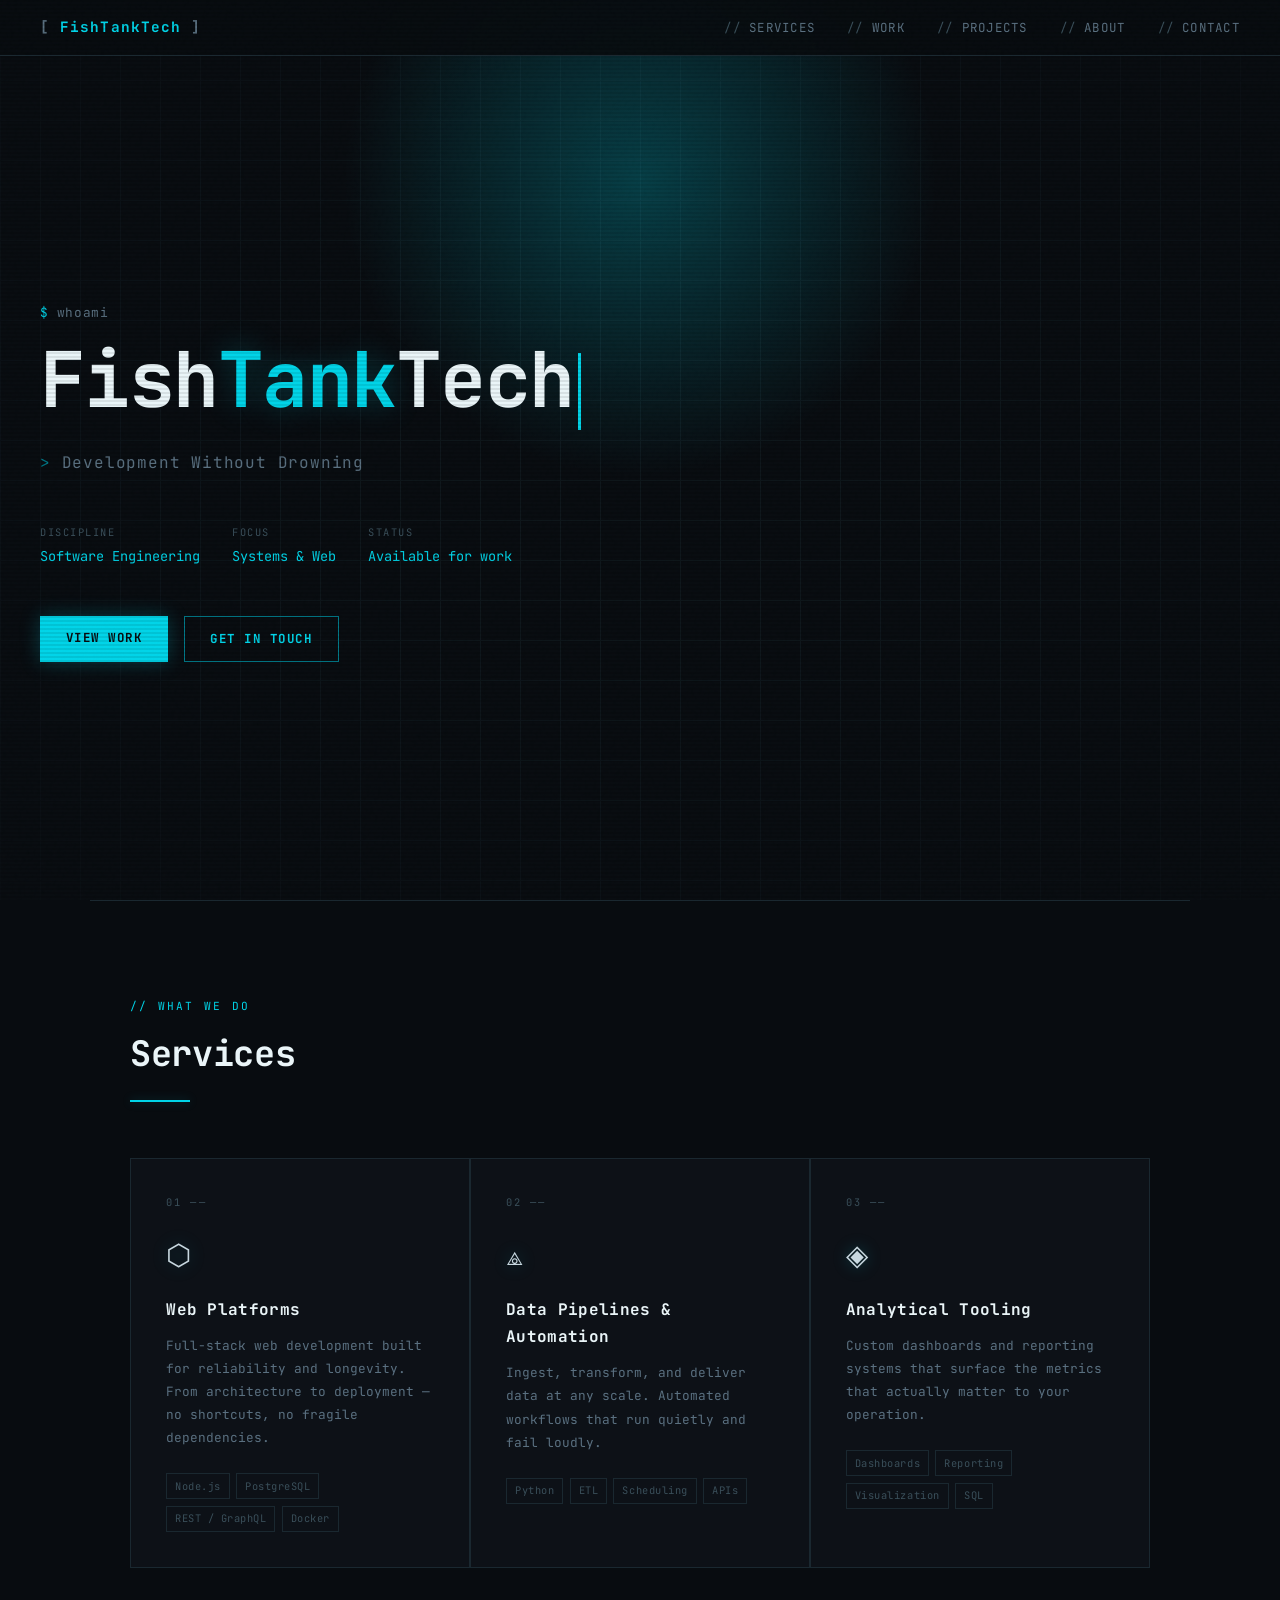
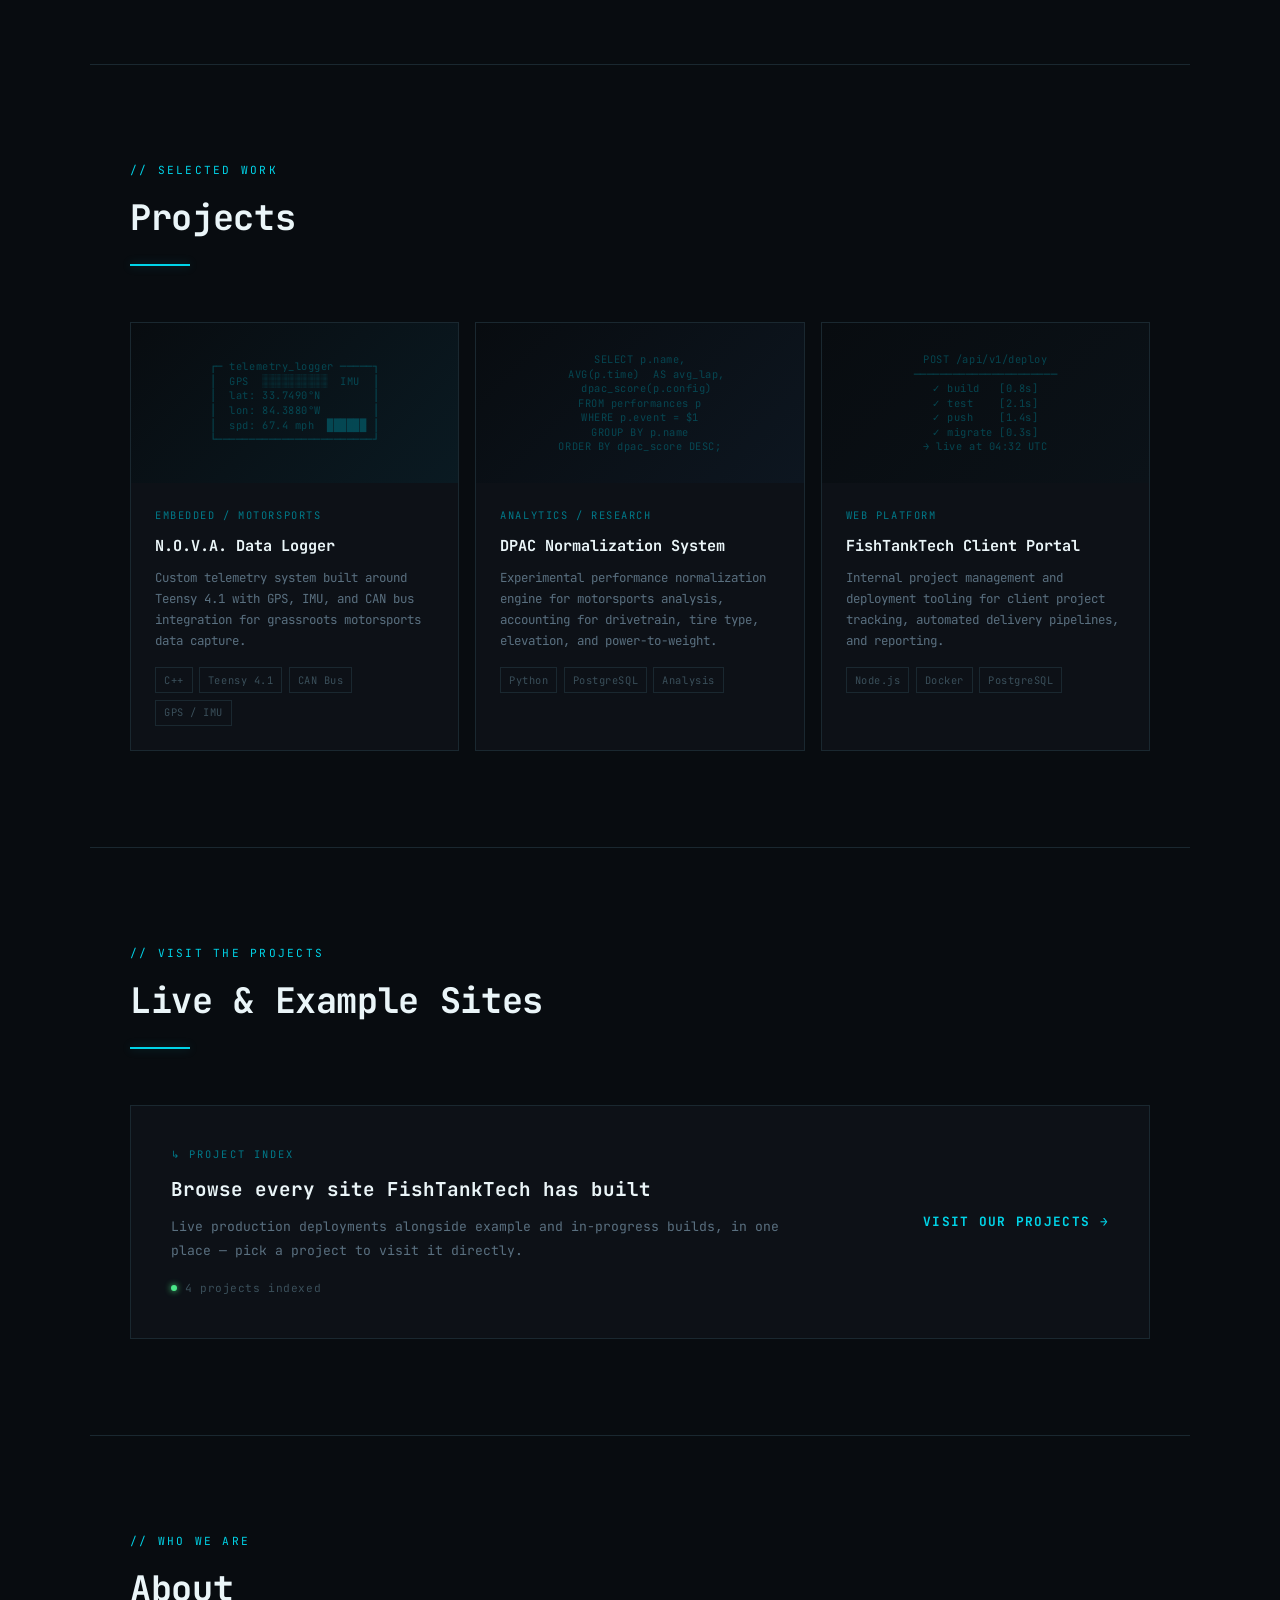
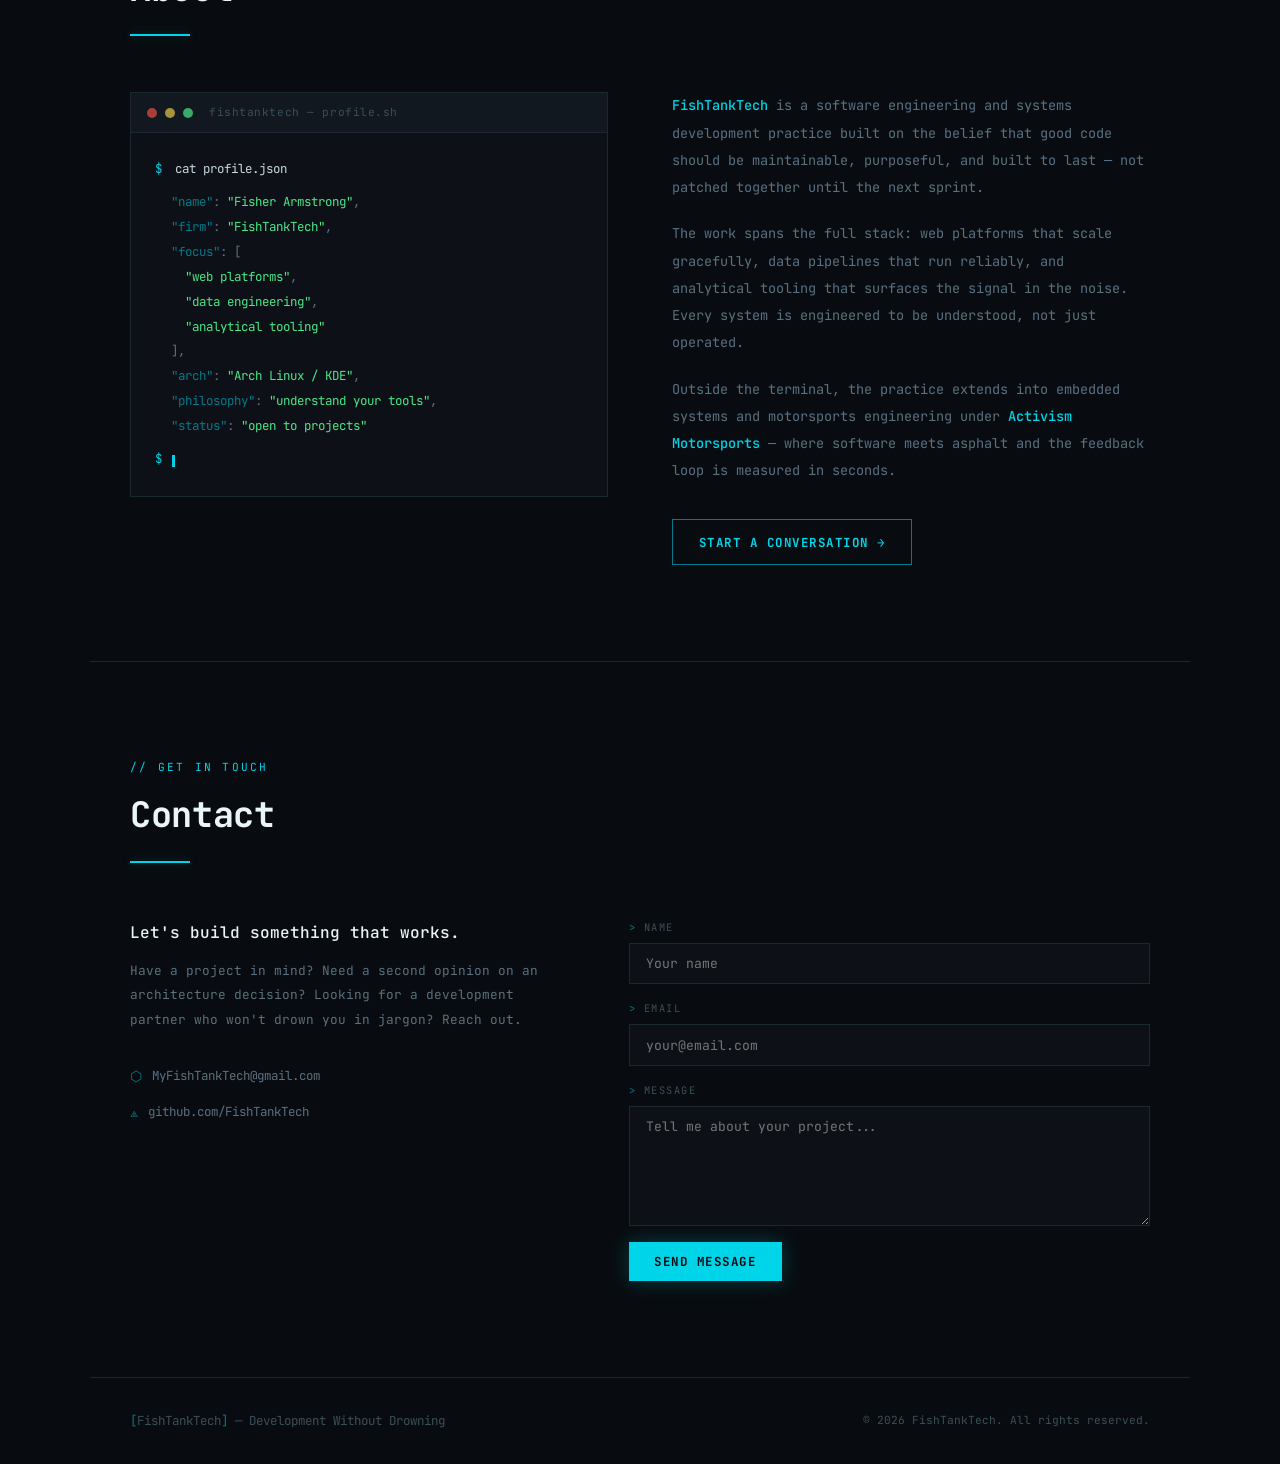
==== commit ffd1844b: "fixing the bizcard situation..." ====
--- a/Index.html
+++ b/Index.html
@@ -471,6 +471,107 @@
       flex-wrap: wrap;
     }
 
+    /* ─── DEPLOYMENTS TEASER ──────────────────────── */
+    #deployments { border-top: 1px solid var(--border); }
+
+    .deploy-teaser {
+      display: flex;
+      align-items: center;
+      justify-content: space-between;
+      gap: 2rem;
+      flex-wrap: wrap;
+      background: var(--bg2);
+      border: 1px solid var(--border);
+      padding: 2.5rem;
+      text-decoration: none;
+      color: var(--text);
+      position: relative;
+      overflow: hidden;
+      transition: border-color 0.3s, background 0.3s;
+    }
+
+    .deploy-teaser::before {
+      content: '';
+      position: absolute;
+      top: 0; left: 0;
+      width: 3px; height: 100%;
+      background: var(--cyan);
+      transform: scaleY(0);
+      transform-origin: top;
+      transition: transform 0.35s ease;
+    }
+
+    .deploy-teaser:hover {
+      border-color: var(--cyan-dim);
+      background: var(--bg3);
+    }
+
+    .deploy-teaser:hover::before { transform: scaleY(1); }
+
+    .deploy-teaser-left { max-width: 640px; }
+
+    .deploy-teaser-eyebrow {
+      font-size: 0.65rem;
+      letter-spacing: 0.2em;
+      text-transform: uppercase;
+      color: var(--cyan-dim);
+      margin-bottom: 0.6rem;
+    }
+
+    .deploy-teaser-eyebrow::before { content: '↳ '; }
+
+    .deploy-teaser-title {
+      font-size: 1.2rem;
+      font-weight: 700;
+      color: #eaf5f8;
+      margin-bottom: 0.6rem;
+    }
+
+    .deploy-teaser-desc {
+      font-size: 0.82rem;
+      color: var(--text-dim);
+      line-height: 1.8;
+    }
+
+    .deploy-teaser-count {
+      display: flex;
+      align-items: center;
+      gap: 0.5rem;
+      font-size: 0.7rem;
+      color: var(--text-muted);
+      margin-top: 1rem;
+      letter-spacing: 0.05em;
+    }
+
+    .deploy-teaser-count .dot-flash {
+      width: 6px; height: 6px;
+      border-radius: 50%;
+      background: var(--green);
+      box-shadow: 0 0 6px var(--green);
+      animation: blink 1.4s ease-in-out infinite;
+    }
+
+    .deploy-teaser-cta {
+      display: flex;
+      align-items: center;
+      gap: 0.6rem;
+      font-size: 0.8rem;
+      font-weight: 700;
+      letter-spacing: 0.1em;
+      text-transform: uppercase;
+      color: var(--cyan);
+      white-space: nowrap;
+      flex-shrink: 0;
+    }
+
+    .deploy-teaser-cta .arrow {
+      transition: transform 0.25s;
+    }
+
+    .deploy-teaser:hover .deploy-teaser-cta .arrow {
+      transform: translateX(4px);
+    }
+
     /* ─── ABOUT ───────────────────────────────────── */
     #about { border-top: 1px solid var(--border); }
 
@@ -649,6 +750,7 @@
     <ul class="nav-links">
       <li><a href="#services">Services</a></li>
       <li><a href="#portfolio">Work</a></li>
+      <li><a href="#deployments">Projects</a></li>
       <li><a href="#about">About</a></li>
       <li><a href="#contact">Contact</a></li>
     </ul>
@@ -821,6 +923,33 @@
       </div>
 
     </div>
+  </section>
+
+  <!-- DEPLOYMENTS -->
+  <section id="deployments">
+    <div class="section-header">
+      <p class="section-tag">Visit the projects</p>
+      <h2 class="section-title">Live &amp; Example Sites</h2>
+      <div class="section-rule"></div>
+    </div>
+
+    <a href="projects.html" class="deploy-teaser">
+      <div class="deploy-teaser-left">
+        <p class="deploy-teaser-eyebrow">Project index</p>
+        <h3 class="deploy-teaser-title">Browse every site FishTankTech has built</h3>
+        <p class="deploy-teaser-desc">
+          Live production deployments alongside example and in-progress builds,
+          in one place — pick a project to visit it directly.
+        </p>
+        <div class="deploy-teaser-count">
+          <span class="dot-flash"></span>
+          <span>4 projects indexed</span>
+        </div>
+      </div>
+      <div class="deploy-teaser-cta">
+        Visit Our Projects <span class="arrow">→</span>
+      </div>
+    </a>
   </section>
 
   <!-- ABOUT -->
@@ -900,8 +1029,8 @@
           <a href="mailto:MyFishTankTech@gmail.com" class="contact-link">
             <span class="icon">⬡</span>MyFishTankTech@gmail.com
           </a>
-          <a href="https:/github.com/silly-goose-inc" class="contact-link" target="_blank">
-            <span class="icon">⟁</span>github.com/silly-goose-inc
+          <a href="https:/github.com/fishtanktech" class="contact-link" target="_blank">
+            <span class="icon">⟁</span>github.com/FishTankTech
           </a>
         </div>
       </div>
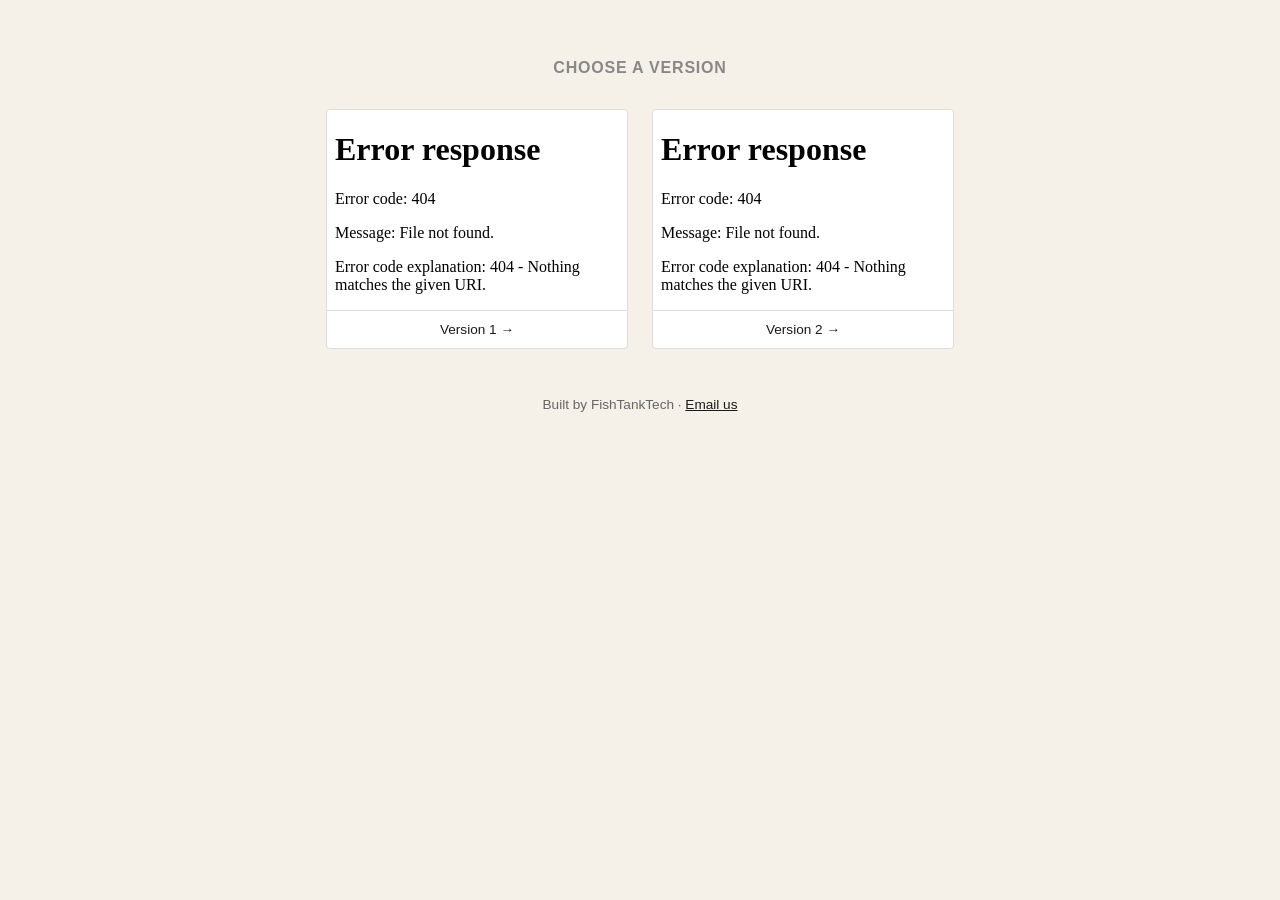
==== commit ba248321: "trying to make a cover photo" ====
--- a/Index.html
+++ b/Index.html
@@ -1,1117 +1,84 @@
 <!DOCTYPE html>
 <html lang="en">
 <head>
-  <meta charset="UTF-8" />
-  <meta name="viewport" content="width=device-width, initial-scale=1.0" />
-  <title>FishTankTech — Development Without Drowning</title>
-  <link rel="preconnect" href="https://fonts.googleapis.com" />
-  <link href="https://fonts.googleapis.com/css2?family=JetBrains+Mono:wght@300;400;500;700&family=Space+Mono:wght@400;700&display=swap" rel="stylesheet" />
-  <style>
-    :root {
-      --bg:        #080c10;
-      --bg2:       #0d1117;
-      --bg3:       #111820;
-      --cyan:      #00d4e8;
-      --cyan-dim:  #007a8a;
-      --cyan-glow: rgba(0, 212, 232, 0.12);
-      --cyan-glow-strong: rgba(0, 212, 232, 0.25);
-      --text:      #c8d8e0;
-      --text-dim:  #5a7080;
-      --text-muted:#3a4f5a;
-      --border:    #1a2830;
-      --border-active: #00d4e8;
-      --red:       #e8504a;
-      --green:     #4ae888;
-      --yellow:    #e8c84a;
-      --mono: 'JetBrains Mono', 'Space Mono', monospace;
-    }
-
-    *, *::before, *::after { box-sizing: border-box; margin: 0; padding: 0; }
-
-    html { scroll-behavior: smooth; }
-
-    body {
-      background: var(--bg);
-      color: var(--text);
-      font-family: var(--mono);
-      font-size: 14px;
-      line-height: 1.7;
-      overflow-x: hidden;
-    }
-
-    /* Scanline overlay */
-    body::before {
-      content: '';
-      position: fixed;
-      inset: 0;
-      background: repeating-linear-gradient(
-        0deg,
-        transparent,
-        transparent 2px,
-        rgba(0,0,0,0.08) 2px,
-        rgba(0,0,0,0.08) 4px
-      );
-      pointer-events: none;
-      z-index: 9999;
-    }
-
-    /* Noise texture */
-    body::after {
-      content: '';
-      position: fixed;
-      inset: 0;
-      background-image: url("data:image/svg+xml,%3Csvg viewBox='0 0 256 256' xmlns='http://www.w3.org/2000/svg'%3E%3Cfilter id='n'%3E%3CfeTurbulence type='fractalNoise' baseFrequency='0.9' numOctaves='4' stitchTiles='stitch'/%3E%3C/filter%3E%3Crect width='100%25' height='100%25' filter='url(%23n)' opacity='0.04'/%3E%3C/svg%3E");
-      opacity: 0.4;
-      pointer-events: none;
-      z-index: 9998;
-    }
-
-    /* ─── NAV ─────────────────────────────────────── */
-    nav {
-      position: fixed;
-      top: 0; left: 0; right: 0;
-      z-index: 100;
-      display: flex;
-      align-items: center;
-      justify-content: space-between;
-      padding: 0 2.5rem;
-      height: 56px;
-      background: rgba(8,12,16,0.92);
-      backdrop-filter: blur(8px);
-      border-bottom: 1px solid var(--border);
-    }
-
-    .nav-brand {
-      display: flex;
-      align-items: center;
-      gap: 0.6rem;
-      text-decoration: none;
-      color: var(--cyan);
-      font-weight: 700;
-      font-size: 0.9rem;
-      letter-spacing: 0.08em;
-    }
-
-    .nav-brand .bracket { color: var(--text-dim); }
-
-    .nav-links {
-      display: flex;
-      gap: 2rem;
-      list-style: none;
-    }
-
-    .nav-links a {
-      color: var(--text-dim);
-      text-decoration: none;
-      font-size: 0.78rem;
-      letter-spacing: 0.1em;
-      text-transform: uppercase;
-      transition: color 0.2s;
-      position: relative;
-    }
-
-    .nav-links a::before { content: '// '; color: var(--text-muted); }
-    .nav-links a:hover { color: var(--cyan); }
-
-    /* ─── HERO ────────────────────────────────────── */
-    #hero {
-      min-height: 100vh;
-      display: flex;
-      flex-direction: column;
-      justify-content: center;
-      padding: 8rem 2.5rem 4rem;
-      position: relative;
-      overflow: hidden;
-    }
-
-    .hero-grid {
-      position: absolute;
-      inset: 0;
-      background-image:
-        linear-gradient(var(--border) 1px, transparent 1px),
-        linear-gradient(90deg, var(--border) 1px, transparent 1px);
-      background-size: 40px 40px;
-      mask-image: radial-gradient(ellipse 80% 80% at 50% 50%, black 30%, transparent 100%);
-      opacity: 0.4;
-    }
-
-    .hero-glow {
-      position: absolute;
-      top: 20%;
-      left: 50%;
-      transform: translate(-50%, -50%);
-      width: 600px;
-      height: 600px;
-      background: radial-gradient(circle, var(--cyan-glow-strong) 0%, transparent 70%);
-      pointer-events: none;
-    }
-
-    .hero-content { position: relative; max-width: 860px; }
-
-    .prompt-line {
-      color: var(--text-dim);
-      font-size: 0.8rem;
-      letter-spacing: 0.05em;
-      margin-bottom: 1rem;
-      opacity: 0;
-      animation: fadeUp 0.5s ease forwards 0.2s;
-    }
-
-    .prompt-line .dollar { color: var(--cyan); margin-right: 0.5rem; }
-
-    .hero-title {
-      font-size: clamp(2.4rem, 6vw, 5rem);
-      font-weight: 700;
-      line-height: 1.05;
-      letter-spacing: -0.02em;
-      color: #eaf5f8;
-      opacity: 0;
-      animation: fadeUp 0.6s ease forwards 0.4s;
-    }
-
-    .hero-title .accent { color: var(--cyan); text-shadow: 0 0 30px var(--cyan-glow-strong); }
-
-    .hero-tagline {
-      margin-top: 1.2rem;
-      font-size: 1rem;
-      color: var(--text-dim);
-      letter-spacing: 0.05em;
-      opacity: 0;
-      animation: fadeUp 0.6s ease forwards 0.6s;
-    }
-
-    .hero-tagline::before { content: '> '; color: var(--cyan-dim); }
-
-    .hero-meta {
-      margin-top: 3rem;
-      display: flex;
-      gap: 2rem;
-      flex-wrap: wrap;
-      opacity: 0;
-      animation: fadeUp 0.6s ease forwards 0.8s;
-    }
-
-    .meta-item {
-      display: flex;
-      flex-direction: column;
-      gap: 0.2rem;
-    }
-
-    .meta-label {
-      font-size: 0.65rem;
-      text-transform: uppercase;
-      letter-spacing: 0.15em;
-      color: var(--text-muted);
-    }
-
-    .meta-value {
-      font-size: 0.85rem;
-      color: var(--cyan);
-    }
-
-    .hero-cta {
-      margin-top: 3rem;
-      display: flex;
-      gap: 1rem;
-      flex-wrap: wrap;
-      opacity: 0;
-      animation: fadeUp 0.6s ease forwards 1s;
-    }
-
-    .btn {
-      display: inline-block;
-      padding: 0.7rem 1.6rem;
-      font-family: var(--mono);
-      font-size: 0.78rem;
-      font-weight: 700;
-      letter-spacing: 0.12em;
-      text-transform: uppercase;
-      text-decoration: none;
-      cursor: pointer;
-      border: none;
-      transition: all 0.2s;
-    }
-
-    .btn-primary {
-      background: var(--cyan);
-      color: var(--bg);
-      box-shadow: 0 0 20px var(--cyan-glow-strong);
-    }
-
-    .btn-primary:hover {
-      background: #33dff0;
-      box-shadow: 0 0 40px rgba(0,212,232,0.5);
-      transform: translateY(-1px);
-    }
-
-    .btn-ghost {
-      background: transparent;
-      color: var(--cyan);
-      border: 1px solid var(--cyan-dim);
-    }
-
-    .btn-ghost:hover {
-      background: var(--cyan-glow);
-      border-color: var(--cyan);
-    }
-
-    /* Cursor blink */
-    .cursor {
-      display: inline-block;
-      width: 3px;
-      height: 1em;
-      background: var(--cyan);
-      vertical-align: text-bottom;
-      margin-left: 4px;
-      animation: blink 1s step-end infinite;
-    }
-
-    @keyframes blink { 0%,100%{opacity:1} 50%{opacity:0} }
-    @keyframes fadeUp {
-      from { opacity:0; transform: translateY(16px); }
-      to   { opacity:1; transform: translateY(0); }
-    }
-
-    /* ─── SECTION BASE ────────────────────────────── */
-    section {
-      padding: 6rem 2.5rem;
-      max-width: 1100px;
-      margin: 0 auto;
-    }
-
-    .section-header {
-      margin-bottom: 3.5rem;
-    }
-
-    .section-tag {
-      font-size: 0.7rem;
-      letter-spacing: 0.2em;
-      text-transform: uppercase;
-      color: var(--cyan);
-      margin-bottom: 0.5rem;
-    }
-
-    .section-tag::before { content: '// '; }
-
-    .section-title {
-      font-size: clamp(1.4rem, 3vw, 2.2rem);
-      font-weight: 700;
-      color: #eaf5f8;
-      letter-spacing: -0.01em;
-    }
-
-    .section-rule {
-      width: 60px;
-      height: 2px;
-      background: var(--cyan);
-      margin-top: 1rem;
-      box-shadow: 0 0 10px var(--cyan-glow-strong);
-    }
-
-    /* ─── SERVICES ────────────────────────────────── */
-    #services { border-top: 1px solid var(--border); }
-
-    .services-grid {
-      display: grid;
-      grid-template-columns: repeat(auto-fit, minmax(280px, 1fr));
-      gap: 1.5px;
-      background: var(--border);
-      border: 1px solid var(--border);
-    }
-
-    .service-card {
-      background: var(--bg2);
-      padding: 2.2rem;
-      position: relative;
-      overflow: hidden;
-      transition: background 0.3s;
-    }
-
-    .service-card::before {
-      content: '';
-      position: absolute;
-      top: 0; left: 0;
-      width: 100%; height: 2px;
-      background: var(--cyan);
-      transform: scaleX(0);
-      transform-origin: left;
-      transition: transform 0.35s ease;
-    }
-
-    .service-card:hover { background: var(--bg3); }
-    .service-card:hover::before { transform: scaleX(1); }
-
-    .service-num {
-      font-size: 0.65rem;
-      letter-spacing: 0.2em;
-      color: var(--text-muted);
-      margin-bottom: 1.2rem;
-    }
-
-    .service-icon {
-      font-size: 1.8rem;
-      margin-bottom: 1rem;
-      filter: drop-shadow(0 0 8px var(--cyan-glow-strong));
-    }
-
-    .service-name {
-      font-size: 1rem;
-      font-weight: 700;
-      color: #eaf5f8;
-      margin-bottom: 0.7rem;
-      letter-spacing: 0.02em;
-    }
-
-    .service-desc {
-      font-size: 0.8rem;
-      color: var(--text-dim);
-      line-height: 1.8;
-    }
-
-    .service-tags {
-      margin-top: 1.5rem;
-      display: flex;
-      flex-wrap: wrap;
-      gap: 0.4rem;
-    }
-
-    .tag {
-      font-size: 0.65rem;
-      padding: 0.2rem 0.5rem;
-      border: 1px solid var(--border);
-      color: var(--text-muted);
-      letter-spacing: 0.05em;
-    }
-
-    /* ─── PORTFOLIO ───────────────────────────────── */
-    #portfolio { border-top: 1px solid var(--border); }
-
-    .portfolio-grid {
-      display: grid;
-      grid-template-columns: repeat(auto-fit, minmax(320px, 1fr));
-      gap: 1rem;
-    }
-
-    .portfolio-card {
-      background: var(--bg2);
-      border: 1px solid var(--border);
-      overflow: hidden;
-      position: relative;
-      transition: border-color 0.3s, transform 0.3s;
-    }
-
-    .portfolio-card:hover {
-      border-color: var(--cyan-dim);
-      transform: translateY(-3px);
-    }
-
-    .portfolio-card-top {
-      height: 160px;
-      background: var(--bg3);
-      position: relative;
-      overflow: hidden;
-      display: flex;
-      align-items: center;
-      justify-content: center;
-    }
-
-    /* Generative card backgrounds */
-    .portfolio-card:nth-child(1) .portfolio-card-top {
-      background: linear-gradient(135deg, #080c10 0%, #0a1a22 100%);
-    }
-    .portfolio-card:nth-child(2) .portfolio-card-top {
-      background: linear-gradient(135deg, #080c10 0%, #0d1620 100%);
-    }
-    .portfolio-card:nth-child(3) .portfolio-card-top {
-      background: linear-gradient(135deg, #080c10 0%, #0b1218 100%);
-    }
-
-    .card-art {
-      font-size: 0.65rem;
-      color: var(--cyan-dim);
-      opacity: 0.5;
-      letter-spacing: 0.05em;
-      line-height: 1.4;
-      font-family: var(--mono);
-      text-align: center;
-      white-space: pre;
-      transition: opacity 0.3s;
-      user-select: none;
-    }
-
-    .portfolio-card:hover .card-art { opacity: 1; color: var(--cyan); }
-
-    .portfolio-card-body { padding: 1.5rem; }
-
-    .portfolio-type {
-      font-size: 0.65rem;
-      letter-spacing: 0.15em;
-      text-transform: uppercase;
-      color: var(--cyan-dim);
-      margin-bottom: 0.5rem;
-    }
-
-    .portfolio-name {
-      font-size: 0.95rem;
-      font-weight: 700;
-      color: #eaf5f8;
-      margin-bottom: 0.5rem;
-    }
-
-    .portfolio-desc {
-      font-size: 0.78rem;
-      color: var(--text-dim);
-      line-height: 1.7;
-    }
-
-    .portfolio-stack {
-      margin-top: 1rem;
-      display: flex;
-      gap: 0.4rem;
-      flex-wrap: wrap;
-    }
-
-    /* ─── DEPLOYMENTS TEASER ──────────────────────── */
-    #deployments { border-top: 1px solid var(--border); }
-
-    .deploy-teaser {
-      display: flex;
-      align-items: center;
-      justify-content: space-between;
-      gap: 2rem;
-      flex-wrap: wrap;
-      background: var(--bg2);
-      border: 1px solid var(--border);
-      padding: 2.5rem;
-      text-decoration: none;
-      color: var(--text);
-      position: relative;
-      overflow: hidden;
-      transition: border-color 0.3s, background 0.3s;
-    }
-
-    .deploy-teaser::before {
-      content: '';
-      position: absolute;
-      top: 0; left: 0;
-      width: 3px; height: 100%;
-      background: var(--cyan);
-      transform: scaleY(0);
-      transform-origin: top;
-      transition: transform 0.35s ease;
-    }
-
-    .deploy-teaser:hover {
-      border-color: var(--cyan-dim);
-      background: var(--bg3);
-    }
-
-    .deploy-teaser:hover::before { transform: scaleY(1); }
-
-    .deploy-teaser-left { max-width: 640px; }
-
-    .deploy-teaser-eyebrow {
-      font-size: 0.65rem;
-      letter-spacing: 0.2em;
-      text-transform: uppercase;
-      color: var(--cyan-dim);
-      margin-bottom: 0.6rem;
-    }
-
-    .deploy-teaser-eyebrow::before { content: '↳ '; }
-
-    .deploy-teaser-title {
-      font-size: 1.2rem;
-      font-weight: 700;
-      color: #eaf5f8;
-      margin-bottom: 0.6rem;
-    }
-
-    .deploy-teaser-desc {
-      font-size: 0.82rem;
-      color: var(--text-dim);
-      line-height: 1.8;
-    }
-
-    .deploy-teaser-count {
-      display: flex;
-      align-items: center;
-      gap: 0.5rem;
-      font-size: 0.7rem;
-      color: var(--text-muted);
-      margin-top: 1rem;
-      letter-spacing: 0.05em;
-    }
-
-    .deploy-teaser-count .dot-flash {
-      width: 6px; height: 6px;
-      border-radius: 50%;
-      background: var(--green);
-      box-shadow: 0 0 6px var(--green);
-      animation: blink 1.4s ease-in-out infinite;
-    }
-
-    .deploy-teaser-cta {
-      display: flex;
-      align-items: center;
-      gap: 0.6rem;
-      font-size: 0.8rem;
-      font-weight: 700;
-      letter-spacing: 0.1em;
-      text-transform: uppercase;
-      color: var(--cyan);
-      white-space: nowrap;
-      flex-shrink: 0;
-    }
-
-    .deploy-teaser-cta .arrow {
-      transition: transform 0.25s;
-    }
-
-    .deploy-teaser:hover .deploy-teaser-cta .arrow {
-      transform: translateX(4px);
-    }
-
-    /* ─── ABOUT ───────────────────────────────────── */
-    #about { border-top: 1px solid var(--border); }
-
-    .about-layout {
-      display: grid;
-      grid-template-columns: 1fr 1fr;
-      gap: 4rem;
-      align-items: start;
-    }
-
-    @media (max-width: 700px) { .about-layout { grid-template-columns: 1fr; } }
-
-    .about-terminal {
-      background: var(--bg2);
-      border: 1px solid var(--border);
-      overflow: hidden;
-    }
-
-    .terminal-bar {
-      background: var(--bg3);
-      border-bottom: 1px solid var(--border);
-      padding: 0.6rem 1rem;
-      display: flex;
-      align-items: center;
-      gap: 0.5rem;
-    }
-
-    .dot { width: 10px; height: 10px; border-radius: 50%; }
-    .dot-r { background: var(--red); opacity: 0.7; }
-    .dot-y { background: var(--yellow); opacity: 0.7; }
-    .dot-g { background: var(--green); opacity: 0.7; }
-
-    .terminal-title {
-      margin-left: 0.5rem;
-      font-size: 0.7rem;
-      color: var(--text-muted);
-      letter-spacing: 0.05em;
-    }
-
-    .terminal-body {
-      padding: 1.5rem;
-      font-size: 0.78rem;
-      line-height: 2;
-    }
-
-    .t-line { display: block; }
-    .t-prompt { color: var(--cyan); margin-right: 0.4rem; }
-    .t-cmd { color: var(--text); }
-    .t-out { color: var(--text-dim); padding-left: 1rem; }
-    .t-key { color: var(--cyan-dim); }
-    .t-val { color: var(--green); }
-    .t-blank { display: block; height: 0.5rem; }
-
-    .about-text p {
-      font-size: 0.85rem;
-      color: var(--text-dim);
-      line-height: 2;
-      margin-bottom: 1.2rem;
-    }
-
-    .about-text p strong { color: var(--cyan); font-weight: 500; }
-
-    /* ─── CONTACT ─────────────────────────────────── */
-    #contact {
-      border-top: 1px solid var(--border);
-      border-bottom: 1px solid var(--border);
-    }
-
-    .contact-wrap {
-      display: grid;
-      grid-template-columns: 1fr 1.2fr;
-      gap: 4rem;
-      align-items: start;
-    }
-
-    @media (max-width: 700px) { .contact-wrap { grid-template-columns: 1fr; } }
-
-    .contact-info h3 {
-      font-size: 1rem;
-      color: #eaf5f8;
-      margin-bottom: 0.8rem;
-      font-weight: 500;
-    }
-
-    .contact-info p {
-      font-size: 0.8rem;
-      color: var(--text-dim);
-      line-height: 1.9;
-      margin-bottom: 2rem;
-    }
-
-    .contact-links { display: flex; flex-direction: column; gap: 0.7rem; }
-
-    .contact-link {
-      font-size: 0.78rem;
-      color: var(--text-dim);
-      text-decoration: none;
-      display: flex;
-      align-items: center;
-      gap: 0.6rem;
-      transition: color 0.2s;
-    }
-
-    .contact-link:hover { color: var(--cyan); }
-    .contact-link .icon { color: var(--cyan-dim); font-size: 0.9rem; }
-
-    .contact-form { display: flex; flex-direction: column; gap: 1rem; }
-
-    .form-group { display: flex; flex-direction: column; gap: 0.4rem; }
-
-    .form-label {
-      font-size: 0.65rem;
-      letter-spacing: 0.15em;
-      text-transform: uppercase;
-      color: var(--text-muted);
-    }
-
-    .form-label::before { content: '> '; color: var(--cyan-dim); }
-
-    .form-input, .form-textarea {
-      background: var(--bg2);
-      border: 1px solid var(--border);
-      color: var(--text);
-      font-family: var(--mono);
-      font-size: 0.82rem;
-      padding: 0.7rem 1rem;
-      outline: none;
-      transition: border-color 0.2s, box-shadow 0.2s;
-      resize: vertical;
-    }
-
-    .form-input:focus, .form-textarea:focus {
-      border-color: var(--cyan-dim);
-      box-shadow: 0 0 0 1px var(--cyan-dim), inset 0 0 20px rgba(0,212,232,0.04);
-    }
-
-    .form-textarea { min-height: 120px; }
-
-    /* ─── FOOTER ──────────────────────────────────── */
-    footer {
-      padding: 2rem 2.5rem;
-      display: flex;
-      align-items: center;
-      justify-content: space-between;
-      flex-wrap: wrap;
-      gap: 1rem;
-      max-width: 1100px;
-      margin: 0 auto;
-    }
-
-    .footer-brand {
-      font-size: 0.78rem;
-      color: var(--text-muted);
-    }
-
-    .footer-brand span { color: var(--cyan-dim); }
-
-    .footer-note {
-      font-size: 0.7rem;
-      color: var(--text-muted);
-    }
-
-    /* ─── SCROLLBAR ───────────────────────────────── */
-    ::-webkit-scrollbar { width: 4px; }
-    ::-webkit-scrollbar-track { background: var(--bg); }
-    ::-webkit-scrollbar-thumb { background: var(--cyan-dim); }
-  </style>
+<meta charset="UTF-8">
+<meta name="viewport" content="width=device-width, initial-scale=1.0">
+<title>Choose a Version</title>
+<style>
+  body {
+    margin: 0;
+    padding: 3rem 1.5rem;
+    background: #f5f1e8;
+    font-family: sans-serif;
+    color: #1a1a1a;
+    text-align: center;
+  }
+  h1 {
+    font-size: 1rem;
+    text-transform: uppercase;
+    letter-spacing: 0.05em;
+    color: #888;
+    margin-bottom: 2rem;
+  }
+  .options {
+    display: flex;
+    gap: 1.5rem;
+    flex-wrap: wrap;
+    justify-content: center;
+    margin-bottom: 3rem;
+  }
+  .card {
+    display: block;
+    width: 300px;
+    text-decoration: none;
+    color: inherit;
+    border: 1px solid #ddd;
+    border-radius: 4px;
+    overflow: hidden;
+    background: #fff;
+  }
+  .card:hover {
+    border-color: #999;
+  }
+  .card iframe {
+    width: 100%;
+    height: 200px;
+    border: none;
+    pointer-events: none;
+    display: block;
+  }
+  .card .label {
+    padding: 0.7rem;
+    font-size: 0.85rem;
+    border-top: 1px solid #ddd;
+  }
+  p {
+    font-size: 0.85rem;
+    color: #666;
+  }
+  a.email {
+    color: #1a1a1a;
+  }
+</style>
 </head>
 <body>
 
-  <!-- NAV -->
-  <nav>
-    <a href="#hero" class="nav-brand">
-      <span class="bracket">[</span>FishTankTech<span class="bracket">]</span>
+  <h1>Choose a Version</h1>
+  <div class="options">
+    <a class="card" href="index1.html">
+      <iframe src="index1.html" title="Preview of Version 1"></iframe>
+      <div class="label">Version 1 &rarr;</div>
     </a>
-    <ul class="nav-links">
-      <li><a href="#services">Services</a></li>
-      <li><a href="#portfolio">Work</a></li>
-      <li><a href="#deployments">Projects</a></li>
-      <li><a href="#about">About</a></li>
-      <li><a href="#contact">Contact</a></li>
-    </ul>
-  </nav>
-
-  <!-- HERO -->
-  <div id="hero">
-    <div class="hero-grid"></div>
-    <div class="hero-glow"></div>
-    <div class="hero-content">
-      <p class="prompt-line"><span class="dollar">$</span>whoami</p>
-      <h1 class="hero-title">
-        Fish<span class="accent">Tank</span>Tech<span class="cursor"></span>
-      </h1>
-      <p class="hero-tagline">Development Without Drowning</p>
-      <div class="hero-meta">
-        <div class="meta-item">
-          <span class="meta-label">Discipline</span>
-          <span class="meta-value">Software Engineering</span>
-        </div>
-        <div class="meta-item">
-          <span class="meta-label">Focus</span>
-          <span class="meta-value">Systems &amp; Web</span>
-        </div>
-        <div class="meta-item">
-          <span class="meta-label">Status</span>
-          <span class="meta-value" id="status-text">Available for work</span>
-        </div>
-      </div>
-      <div class="hero-cta">
-        <a href="#portfolio" class="btn btn-primary">View Work</a>
-        <a href="#contact" class="btn btn-ghost">Get in Touch</a>
-      </div>
-    </div>
+    <a class="card" href="index2.html">
+      <iframe src="index2.html" title="Preview of Version 2"></iframe>
+      <div class="label">Version 2 &rarr;</div>
+    </a>
   </div>
 
-  <!-- SERVICES -->
-  <section id="services">
-    <div class="section-header">
-      <p class="section-tag">What we do</p>
-      <h2 class="section-title">Services</h2>
-      <div class="section-rule"></div>
-    </div>
-    <div class="services-grid">
+  <p>
+    Built by FishTankTech &middot;
+    <a class="email" href="mailto:hello@fishtanktech.xyz">Email us</a>
+  </p>
 
-      <div class="service-card">
-        <div class="service-num">01 ——</div>
-        <div class="service-icon">⬡</div>
-        <h3 class="service-name">Web Platforms</h3>
-        <p class="service-desc">
-          Full-stack web development built for reliability and longevity.
-          From architecture to deployment — no shortcuts, no fragile dependencies.
-        </p>
-        <div class="service-tags">
-          <span class="tag">Node.js</span>
-          <span class="tag">PostgreSQL</span>
-          <span class="tag">REST / GraphQL</span>
-          <span class="tag">Docker</span>
-        </div>
-      </div>
-
-      <div class="service-card">
-        <div class="service-num">02 ——</div>
-        <div class="service-icon">⟁</div>
-        <h3 class="service-name">Data Pipelines &amp; Automation</h3>
-        <p class="service-desc">
-          Ingest, transform, and deliver data at any scale.
-          Automated workflows that run quietly and fail loudly.
-        </p>
-        <div class="service-tags">
-          <span class="tag">Python</span>
-          <span class="tag">ETL</span>
-          <span class="tag">Scheduling</span>
-          <span class="tag">APIs</span>
-        </div>
-      </div>
-
-      <div class="service-card">
-        <div class="service-num">03 ——</div>
-        <div class="service-icon">◈</div>
-        <h3 class="service-name">Analytical Tooling</h3>
-        <p class="service-desc">
-          Custom dashboards and reporting systems that surface
-          the metrics that actually matter to your operation.
-        </p>
-        <div class="service-tags">
-          <span class="tag">Dashboards</span>
-          <span class="tag">Reporting</span>
-          <span class="tag">Visualization</span>
-          <span class="tag">SQL</span>
-        </div>
-      </div>
-
-    </div>
-  </section>
-
-  <!-- PORTFOLIO -->
-  <section id="portfolio">
-    <div class="section-header">
-      <p class="section-tag">Selected work</p>
-      <h2 class="section-title">Projects</h2>
-      <div class="section-rule"></div>
-    </div>
-    <div class="portfolio-grid">
-
-      <div class="portfolio-card">
-        <div class="portfolio-card-top">
-          <pre class="card-art">┌─ telemetry_logger ─────┐
-│  GPS  ░░░░░░░░░░  IMU  │
-│  lat: 33.7490°N        │
-│  lon: 84.3880°W        │
-│  spd: 67.4 mph  ██████ │
-└────────────────────────┘</pre>
-        </div>
-        <div class="portfolio-card-body">
-          <p class="portfolio-type">Embedded / Motorsports</p>
-          <h3 class="portfolio-name">N.O.V.A. Data Logger</h3>
-          <p class="portfolio-desc">Custom telemetry system built around Teensy 4.1 with GPS, IMU, and CAN bus integration for grassroots motorsports data capture.</p>
-          <div class="portfolio-stack">
-            <span class="tag">C++</span>
-            <span class="tag">Teensy 4.1</span>
-            <span class="tag">CAN Bus</span>
-            <span class="tag">GPS / IMU</span>
-          </div>
-        </div>
-      </div>
-
-      <div class="portfolio-card">
-        <div class="portfolio-card-top">
-          <pre class="card-art">SELECT p.name,
-  AVG(p.time)  AS avg_lap,
-  dpac_score(p.config)
-FROM performances p
-WHERE p.event = $1
-GROUP BY p.name
-ORDER BY dpac_score DESC;</pre>
-        </div>
-        <div class="portfolio-card-body">
-          <p class="portfolio-type">Analytics / Research</p>
-          <h3 class="portfolio-name">DPAC Normalization System</h3>
-          <p class="portfolio-desc">Experimental performance normalization engine for motorsports analysis, accounting for drivetrain, tire type, elevation, and power-to-weight.</p>
-          <div class="portfolio-stack">
-            <span class="tag">Python</span>
-            <span class="tag">PostgreSQL</span>
-            <span class="tag">Analysis</span>
-          </div>
-        </div>
-      </div>
-
-      <div class="portfolio-card">
-        <div class="portfolio-card-top">
-          <pre class="card-art">POST /api/v1/deploy
-──────────────────────
-✓ build   [0.8s]
-✓ test    [2.1s]
-✓ push    [1.4s]
-✓ migrate [0.3s]
-→ live at 04:32 UTC</pre>
-        </div>
-        <div class="portfolio-card-body">
-          <p class="portfolio-type">Web Platform</p>
-          <h3 class="portfolio-name">FishTankTech Client Portal</h3>
-          <p class="portfolio-desc">Internal project management and deployment tooling for client project tracking, automated delivery pipelines, and reporting.</p>
-          <div class="portfolio-stack">
-            <span class="tag">Node.js</span>
-            <span class="tag">Docker</span>
-            <span class="tag">PostgreSQL</span>
-          </div>
-        </div>
-      </div>
-
-    </div>
-  </section>
-
-  <!-- DEPLOYMENTS -->
-  <section id="deployments">
-    <div class="section-header">
-      <p class="section-tag">Visit the projects</p>
-      <h2 class="section-title">Live &amp; Example Sites</h2>
-      <div class="section-rule"></div>
-    </div>
-
-    <a href="projects.html" class="deploy-teaser">
-      <div class="deploy-teaser-left">
-        <p class="deploy-teaser-eyebrow">Project index</p>
-        <h3 class="deploy-teaser-title">Browse every site FishTankTech has built</h3>
-        <p class="deploy-teaser-desc">
-          Live production deployments alongside example and in-progress builds,
-          in one place — pick a project to visit it directly.
-        </p>
-        <div class="deploy-teaser-count">
-          <span class="dot-flash"></span>
-          <span>4 projects indexed</span>
-        </div>
-      </div>
-      <div class="deploy-teaser-cta">
-        Visit Our Projects <span class="arrow">→</span>
-      </div>
-    </a>
-  </section>
-
-  <!-- ABOUT -->
-  <section id="about">
-    <div class="section-header">
-      <p class="section-tag">Who we are</p>
-      <h2 class="section-title">About</h2>
-      <div class="section-rule"></div>
-    </div>
-    <div class="about-layout">
-
-      <div class="about-terminal">
-        <div class="terminal-bar">
-          <span class="dot dot-r"></span>
-          <span class="dot dot-y"></span>
-          <span class="dot dot-g"></span>
-          <span class="terminal-title">fishtanktech — profile.sh</span>
-        </div>
-        <div class="terminal-body">
-          <span class="t-line"><span class="t-prompt">$</span><span class="t-cmd"> cat profile.json</span></span>
-          <span class="t-blank"></span>
-          <span class="t-line t-out"><span class="t-key">"name"</span>: <span class="t-val">"Fisher Armstrong"</span>,</span>
-          <span class="t-line t-out"><span class="t-key">"firm"</span>: <span class="t-val">"FishTankTech"</span>,</span>
-          <span class="t-line t-out"><span class="t-key">"focus"</span>: [</span>
-          <span class="t-line t-out">&nbsp;&nbsp;<span class="t-val">"web platforms"</span>,</span>
-          <span class="t-line t-out">&nbsp;&nbsp;<span class="t-val">"data engineering"</span>,</span>
-          <span class="t-line t-out">&nbsp;&nbsp;<span class="t-val">"analytical tooling"</span></span>
-          <span class="t-line t-out">],</span>
-          <span class="t-line t-out"><span class="t-key">"arch"</span>: <span class="t-val">"Arch Linux / KDE"</span>,</span>
-          <span class="t-line t-out"><span class="t-key">"philosophy"</span>: <span class="t-val">"understand your tools"</span>,</span>
-          <span class="t-line t-out"><span class="t-key">"status"</span>: <span class="t-val">"open to projects"</span></span>
-          <span class="t-blank"></span>
-          <span class="t-line"><span class="t-prompt">$</span><span class="cursor"></span></span>
-        </div>
-      </div>
-
-      <div class="about-text">
-        <p>
-          <strong>FishTankTech</strong> is a software engineering and systems development
-          practice built on the belief that good code should be maintainable,
-          purposeful, and built to last — not patched together until the next sprint.
-        </p>
-        <p>
-          The work spans the full stack: web platforms that scale gracefully,
-          data pipelines that run reliably, and analytical tooling that surfaces
-          the signal in the noise. Every system is engineered to be understood,
-          not just operated.
-        </p>
-        <p>
-          Outside the terminal, the practice extends into embedded systems and
-          motorsports engineering under <strong>Activism Motorsports</strong> —
-          where software meets asphalt and the feedback loop is measured in seconds.
-        </p>
-        <a href="#contact" class="btn btn-ghost" style="margin-top: 1rem; display: inline-block;">Start a conversation →</a>
-      </div>
-
-    </div>
-  </section>
-
-  <!-- CONTACT -->
-  <section id="contact">
-    <div class="section-header">
-      <p class="section-tag">Get in touch</p>
-      <h2 class="section-title">Contact</h2>
-      <div class="section-rule"></div>
-    </div>
-    <div class="contact-wrap">
-
-      <div class="contact-info">
-        <h3>Let's build something that works.</h3>
-        <p>
-          Have a project in mind? Need a second opinion on an architecture decision?
-          Looking for a development partner who won't drown you in jargon?
-          Reach out.
-        </p>
-        <div class="contact-links">
-          <a href="mailto:MyFishTankTech@gmail.com" class="contact-link">
-            <span class="icon">⬡</span>MyFishTankTech@gmail.com
-          </a>
-          <a href="https:/github.com/fishtanktech" class="contact-link" target="_blank">
-            <span class="icon">⟁</span>github.com/FishTankTech
-          </a>
-        </div>
-      </div>
-
-      <div class="contact-form" id="contact-form">
-        <div class="form-group">
-          <label class="form-label" for="name">Name</label>
-          <input class="form-input" type="text" id="name" placeholder="Your name" autocomplete="off" />
-        </div>
-        <div class="form-group">
-          <label class="form-label" for="email">Email</label>
-          <input class="form-input" type="email" id="email" placeholder="your@email.com" autocomplete="off" />
-        </div>
-        <div class="form-group">
-          <label class="form-label" for="message">Message</label>
-          <textarea class="form-textarea" id="message" placeholder="Tell me about your project..."></textarea>
-        </div>
-        <button class="btn btn-primary" onclick="handleSubmit()" style="width: fit-content;">Send Message</button>
-        <p id="form-feedback" style="font-size:0.78rem; color: var(--green); display:none; margin-top: 0.5rem;">
-          ✓ Message queued. We'll be in touch.
-        </p>
-      </div>
-
-    </div>
-  </section>
-
-  <!-- FOOTER -->
-  <footer>
-    <p class="footer-brand"><span>[</span>FishTankTech<span>]</span> — Development Without Drowning</p>
-    <p class="footer-note">© 2026 FishTankTech. All rights reserved.</p>
-  </footer>
-
-  <script>
-    // Status cycling
-    const statuses = ['Available for work', 'Open to projects', 'Taking on clients'];
-    let si = 0;
-    setInterval(() => {
-      si = (si + 1) % statuses.length;
-      const el = document.getElementById('status-text');
-      el.style.opacity = '0';
-      setTimeout(() => { el.textContent = statuses[si]; el.style.opacity = '1'; }, 300);
-    }, 3000);
-
-    document.getElementById('status-text').style.transition = 'opacity 0.3s';
-
-    // Form handler
-    function handleSubmit() {
-      const name = document.getElementById('name').value.trim();
-      const email = document.getElementById('email').value.trim();
-      const msg = document.getElementById('message').value.trim();
-      const fb = document.getElementById('form-feedback');
-      if (!name || !email || !msg) {
-        fb.textContent = '✗ Please fill out all fields.';
-        fb.style.color = 'var(--red)';
-        fb.style.display = 'block';
-        return;
-      }
-      fb.textContent = '✓ Message queued. We\'ll be in touch.';
-      fb.style.color = 'var(--green)';
-      fb.style.display = 'block';
-      document.getElementById('name').value = '';
-      document.getElementById('email').value = '';
-      document.getElementById('message').value = '';
-    }
-
-    // Intersection observer fade-in for sections
-    const observer = new IntersectionObserver((entries) => {
-      entries.forEach(e => {
-        if (e.isIntersecting) {
-          e.target.style.opacity = '1';
-          e.target.style.transform = 'translateY(0)';
-        }
-      });
-    }, { threshold: 0.1 });
-
-    document.querySelectorAll('.service-card, .portfolio-card').forEach(el => {
-      el.style.opacity = '0';
-      el.style.transform = 'translateY(20px)';
-      el.style.transition = 'opacity 0.5s ease, transform 0.5s ease';
-      observer.observe(el);
-    });
-  </script>
 </body>
 </html>
